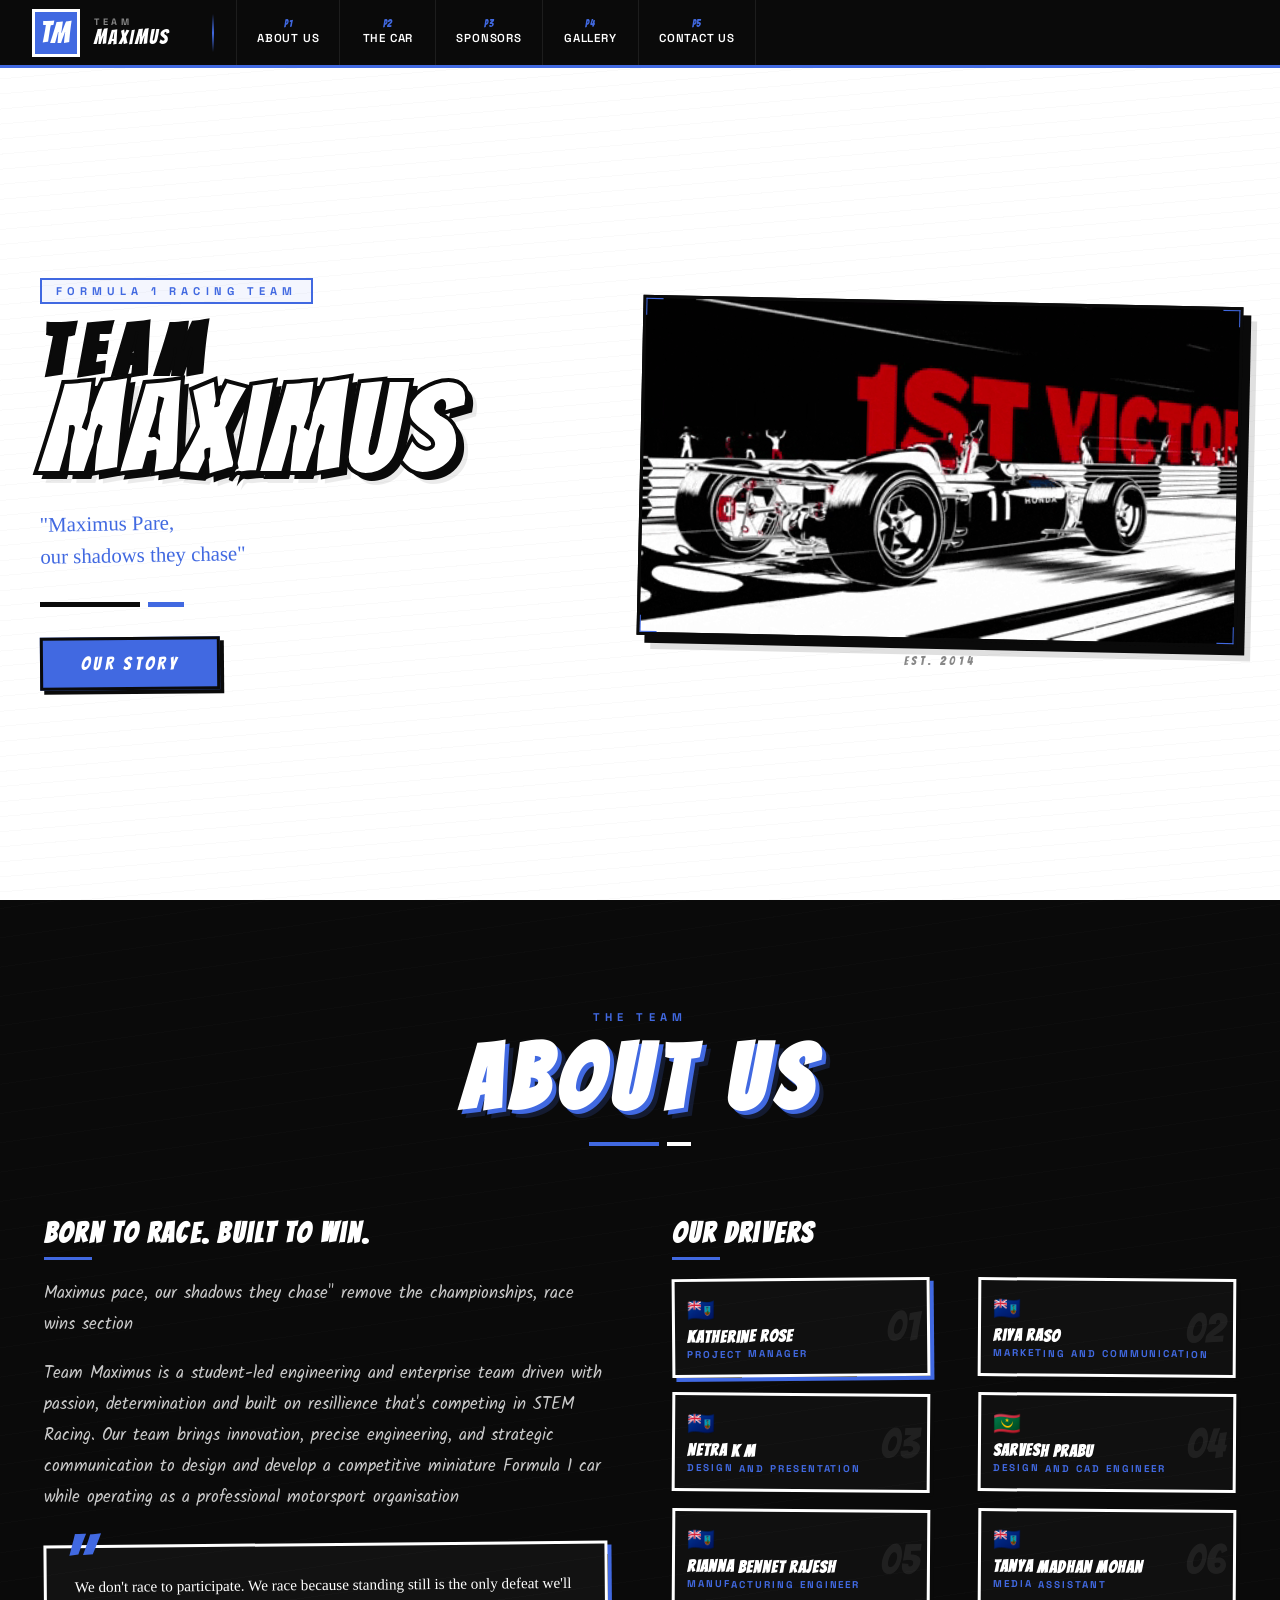
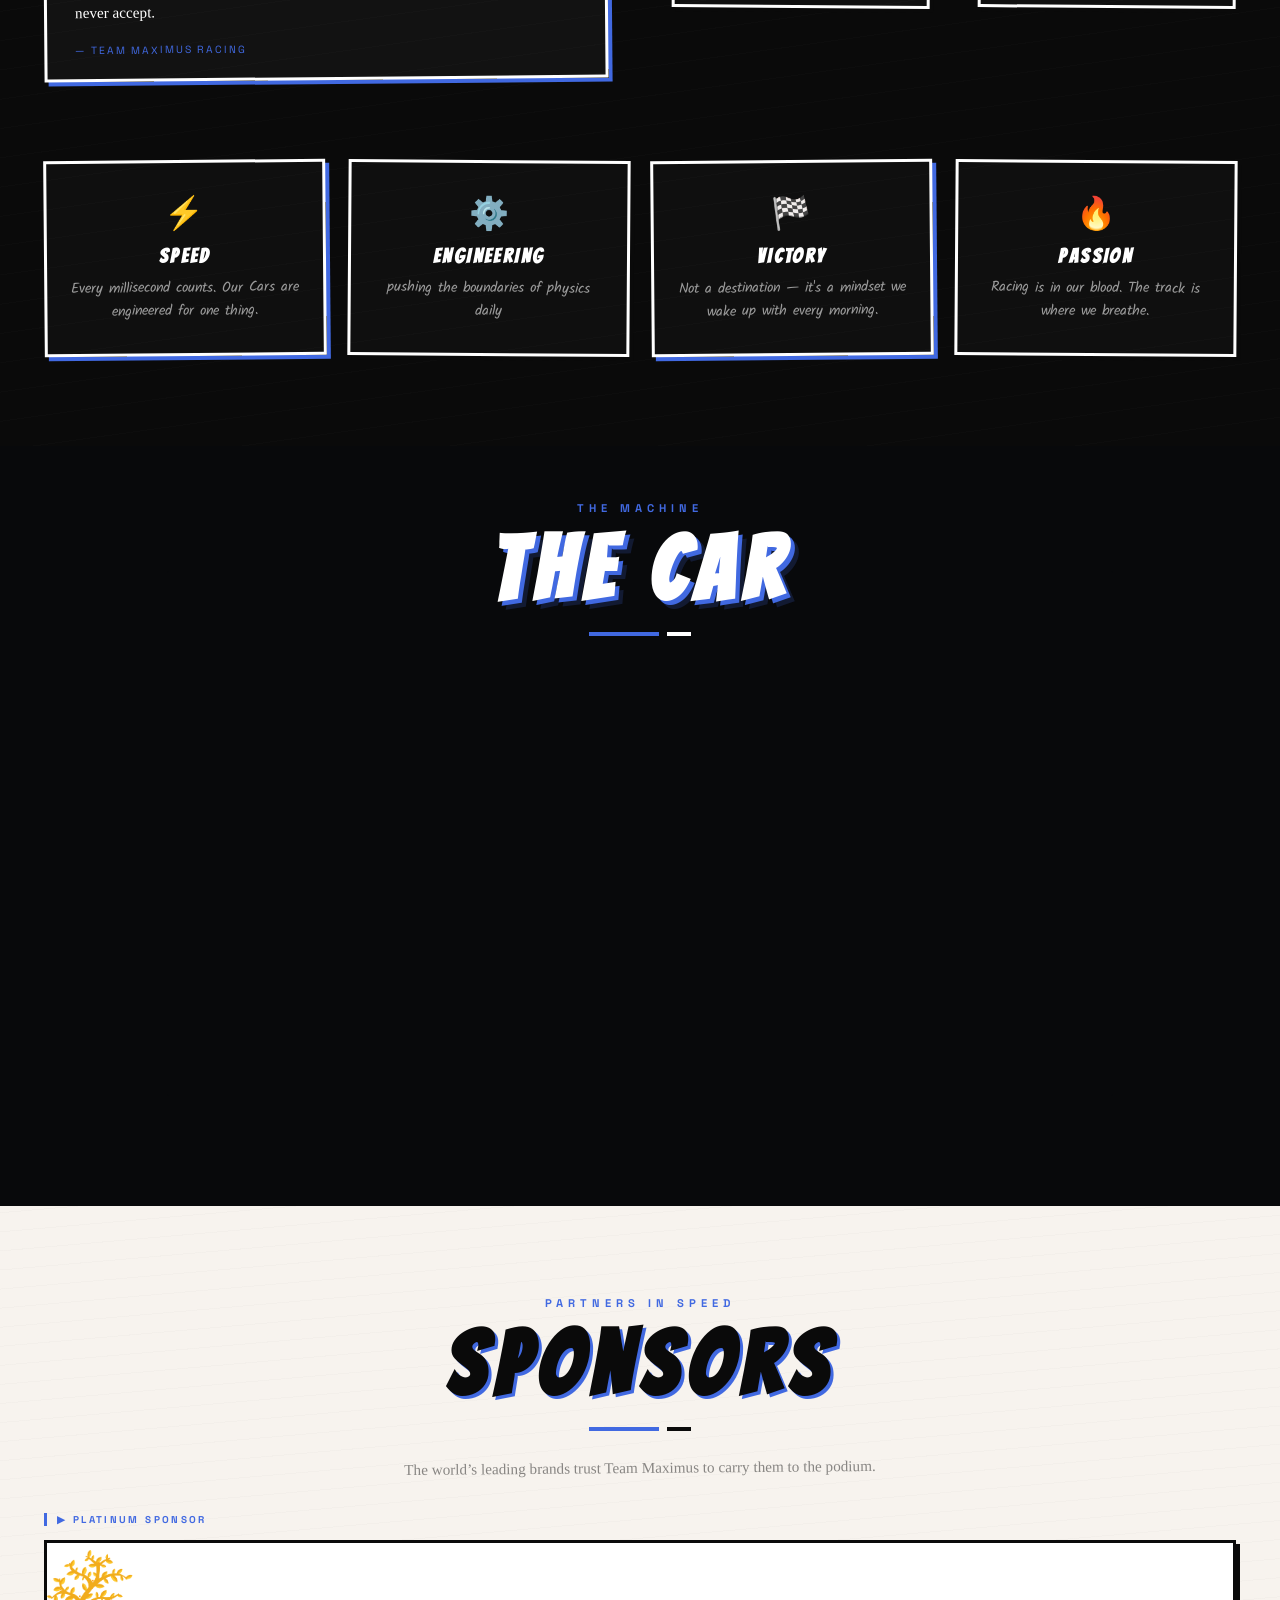
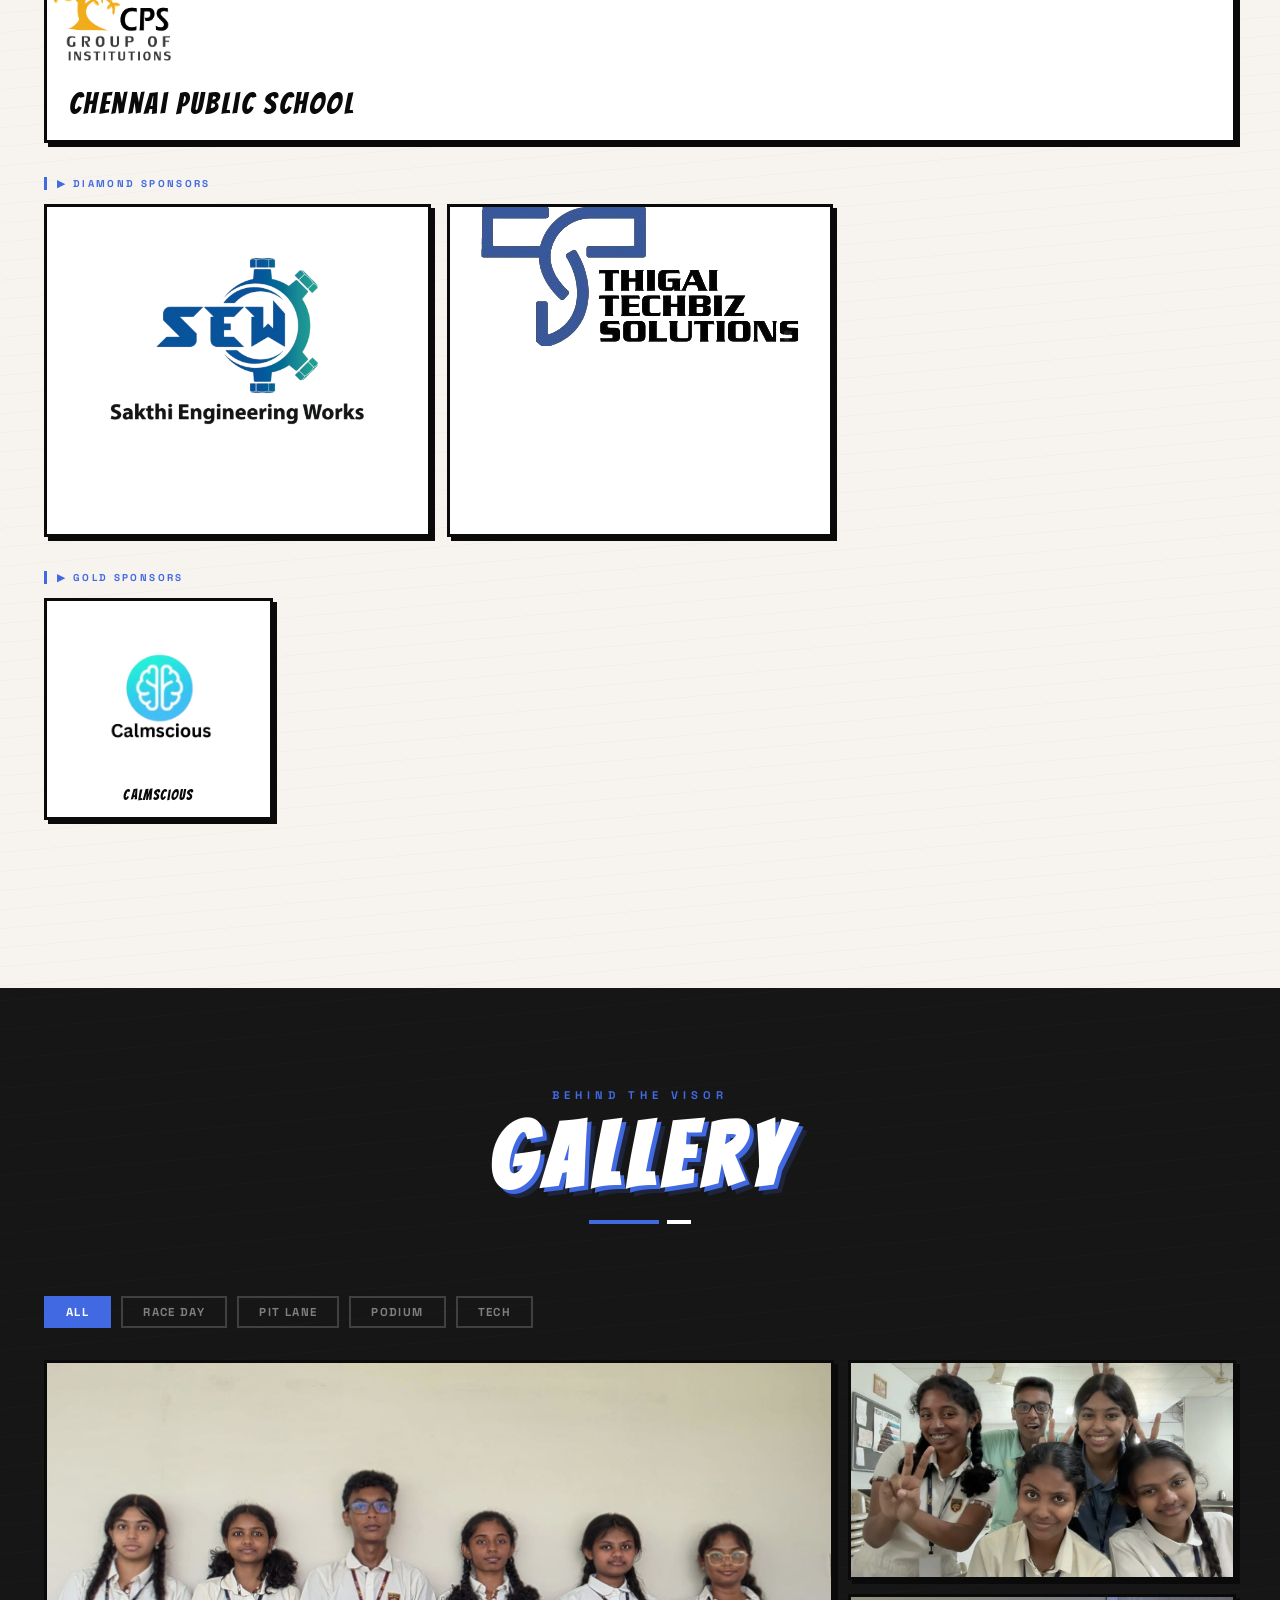
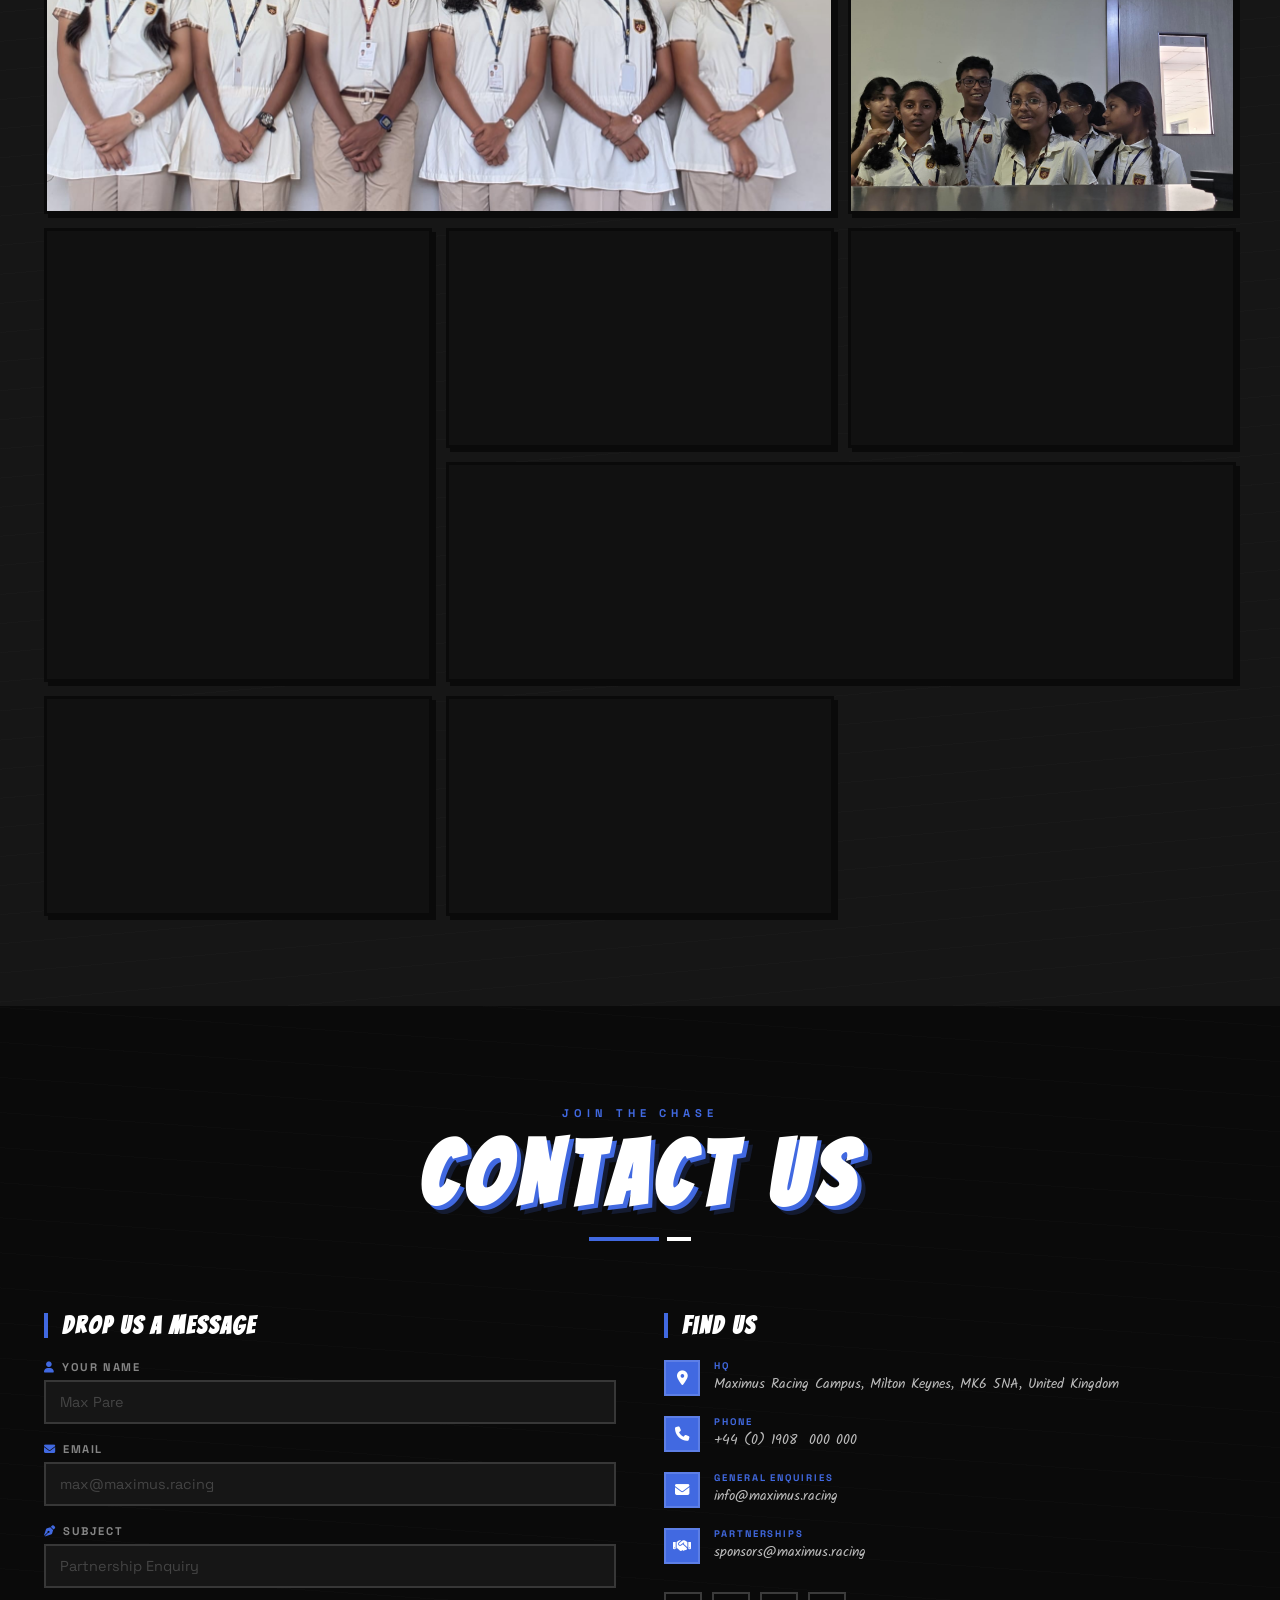
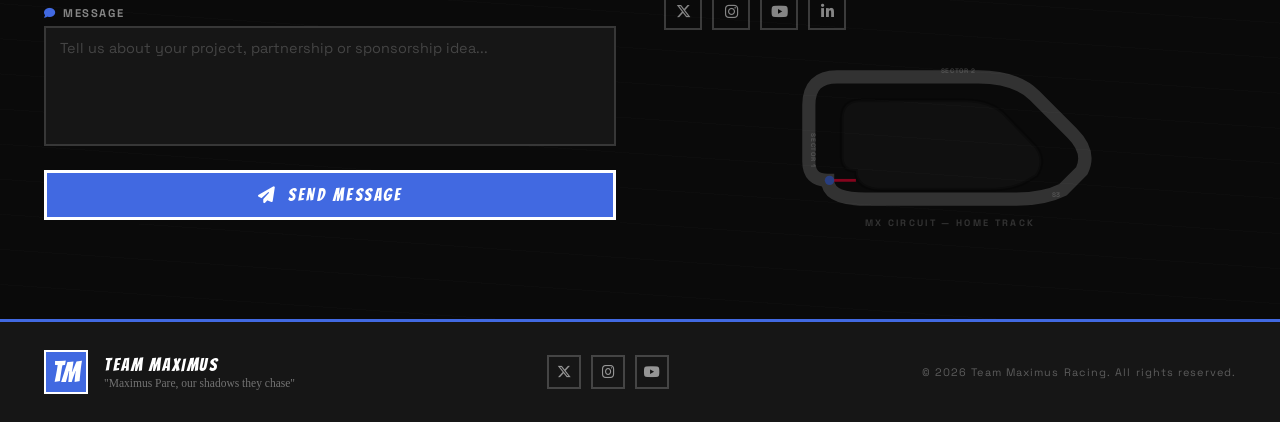
==== index.html @ 3d8557ee "Add files via upload" ====
<!DOCTYPE html>
<html lang="en">
<head>
    <meta charset="UTF-8">
    <meta name="viewport" content="width=device-width, initial-scale=1.0">
    <title>Team Maximus | Formula 1 Racing</title>

    <!-- Google Fonts -->
    <link rel="preconnect" href="https://fonts.googleapis.com">
    <link rel="preconnect" href="https://fonts.gstatic.com" crossorigin>
    <link href="https://fonts.googleapis.com/css2?family=Bangers&family=Kalam:wght@300;400;700&family=Permanent+Marker&family=Space+Grotesk:wght@300;400;500;600;700&display=swap" rel="stylesheet">

    <!-- Font Awesome 6 icons -->
    <link rel="stylesheet" href="https://cdnjs.cloudflare.com/ajax/libs/font-awesome/6.5.1/css/all.min.css" crossorigin="anonymous">

    <!-- GSAP + ScrollTrigger -->
    <script src="https://cdnjs.cloudflare.com/ajax/libs/gsap/3.12.2/gsap.min.js" defer></script>
    <script src="https://cdnjs.cloudflare.com/ajax/libs/gsap/3.12.2/ScrollTrigger.min.js" defer></script>

    <link rel="stylesheet" href="css/style.css">
</head>
<body>

    <div id="site-wrapper">

        <!-- ===================== NAVIGATION ===================== -->
        <nav id="main-nav">
            <div class="nav-inner">

                <!-- Logo -->
                <div class="nav-logo">
                    <div class="nav-logo-badge">TM</div>
                    <div class="nav-logo-text">
                        <span class="nl-team">TEAM</span>
                        <span class="nl-maximus">MAXIMUS</span>
                    </div>
                </div>

                <!-- F1 official logo -->
                <img src="https://upload.wikimedia.org/wikipedia/commons/thumb/3/33/F1.svg/100px-F1.svg.png"
                     alt="Formula 1" class="nav-f1-logo" onerror="this.style.display='none'">

                <!-- Grid-line separator -->
                <div class="nav-sep"></div>

                <!-- Grid-style nav items (P1–P5) -->
                <div class="nav-links" id="nav-links">
                    <a href="#about"    class="nav-item" data-pos="P1"><span class="ni-pos">P1</span><span class="ni-label">About Us</span></a>
                    <a href="#car"      class="nav-item" data-pos="P2"><span class="ni-pos">P2</span><span class="ni-label">The Car</span></a>
                    <a href="#sponsors" class="nav-item" data-pos="P3"><span class="ni-pos">P3</span><span class="ni-label">Sponsors</span></a>
                    <a href="#gallery"  class="nav-item" data-pos="P4"><span class="ni-pos">P4</span><span class="ni-label">Gallery</span></a>
                    <a href="#contact"  class="nav-item" data-pos="P5"><span class="ni-pos">P5</span><span class="ni-label">Contact Us</span></a>
                </div>

                <!-- Hamburger (mobile) -->
                <button class="nav-hamburger" id="nav-hamburger" aria-label="Open menu">
                    <span></span><span></span><span></span>
                </button>
            </div>

            <!-- Mobile dropdown -->
            <div class="nav-mobile-menu" id="nav-mobile-menu">
                <a href="#about"    class="nm-item"><span>P1</span> About Us</a>
                <a href="#car"      class="nm-item"><span>P2</span> The Car</a>
                <a href="#sponsors" class="nm-item"><span>P3</span> Sponsors</a>
                <a href="#gallery"  class="nm-item"><span>P4</span> Gallery</a>
                <a href="#contact"  class="nm-item"><span>P5</span> Contact Us</a>
            </div>
        </nav>


        <!-- ===================== HERO SECTION ===================== -->
        <section id="hero">
            <!-- Sketchy speed-line texture -->
            <div class="hero-speed-lines"></div>

            <div class="hero-inner">

                <!-- LEFT: Team info -->
                <div class="hero-left">
                    <div class="hero-badge">FORMULA 1 RACING TEAM</div>

                    <h1 class="hero-name">
                        <span class="hn-team">TEAM</span>
                        <span class="hn-maximus">MAXIMUS</span>
                    </h1>

                    <p class="hero-tagline">"Maximus Pare,<br>our shadows they chase"</p>

                    <div class="hero-rule">
                        <div class="hr-line hr-black"></div>
                        <div class="hr-line hr-red"></div>
                    </div>

                    <!-- <div class="hero-stats">
                        <div class="hs-item">
                            <span class="hs-num">03</span>
                            <span class="hs-lbl">Championships</span>
                        </div>
                        <div class="hs-divider"></div>
                        <div class="hs-item">
                            <span class="hs-num">47</span>
                            <span class="hs-lbl">Race Wins</span>
                        </div>
                        <div class="hs-divider"></div>
                        <div class="hs-item">
                            <span class="hs-num">12</span>
                            <span class="hs-lbl">Seasons</span>
                        </div>
                    </div> -->

                    <a href="#about" class="hero-cta">OUR STORY</a>
                </div>

                <!-- RIGHT: Honda F1 GIF -->
                <div class="hero-right">
                    <div class="hero-gif-frame">
                        <img src="assets/hero.gif"
                             alt="Team Maximus — 1st Victory"
                             class="hero-gif">
                        <!-- Sketchy corner brackets -->
                        <span class="corner tl"></span>
                        <span class="corner tr"></span>
                        <span class="corner bl"></span>
                        <span class="corner br"></span>
                    </div>
                    <!-- Floating label -->
                    <div class="hero-gif-label">EST. 2014</div>
                </div>

            </div>
        </section>


        <!-- ===================== ABOUT US ===================== -->
        <section id="about">
            <!-- Background texture -->
            <div class="about-texture"></div>

            <div class="about-inner">

                <!-- Section heading -->
                <div class="section-head">
                    <span class="sh-badge">THE TEAM</span>
                    <h2 class="sh-title">ABOUT US</h2>
                    <div class="sh-rule">
                        <div class="shr-main"></div>
                        <div class="shr-accent"></div>
                    </div>
                </div>

                <!-- Two-column grid: story + drivers -->
                <div class="about-grid">

                    <!-- Story column -->
                    <div class="about-story">
                        <h3 class="about-col-title">Born to Race. Built to Win.</h3>

                        <p class="about-body">
                            Maximus pace, our shadows they chase"
remove the championships, race wins section
                        </p>    
                        <p class="about-body">
                            Team Maximus is a student-led engineering and enterprise team driven with passion, determination and built on resillience that's competing in STEM Racing. Our team brings innovation, precise engineering, and strategic communication to design and develop a competitive miniature Formula 1 car while operating as a professional motorsport organisation
                        </p>

                        <blockquote class="about-quote">
                            <span class="aq-mark">"</span>
                            <p class="aq-text">We don't race to participate.
                            We race because standing still is the only defeat
                            we'll never accept.</p>
                            <cite class="aq-author">— Team Maximus Racing</cite>
                        </blockquote>
                    </div>

                    <!-- Drivers column -->
                    <div class="about-drivers">
                        <h3 class="about-col-title">Our Drivers</h3>

                        <div class="driver-cards">

                            <article class="driver-card dc-1">
                                <div class="dc-num">01</div>
                                <div class="dc-body">
                                    <div class="dc-flag">🇲🇸</div>
                                    <h4 class="dc-name">Katherine Rose</h4>
                                    <p class="dc-role">PROJECT MANAGER</p>
                                </div>
                            </article>

                            <article class="driver-card dc-2">
                                <div class="dc-num">02</div>
                                <div class="dc-body">
                                    <div class="dc-flag">🇲🇸</div>
                                    <h4 class="dc-name">Riya Raso</h4>
                                    <p class="dc-role">MARKETING AND COMMUNICATION</p>
                                </div>

                            </article>

                                                        <article class="driver-card dc-2">
                                <div class="dc-num">03</div>
                                <div class="dc-body">
                                    <div class="dc-flag">🇲🇸</div>
                                    <h4 class="dc-name">Netra K M </h4>
                                    <p class="dc-role">DESIGN AND PRESENTATION</p>
                                </div>
                                <div class="dc-stats">
                            </article>

                                                        <article class="driver-card dc-2">
                                <div class="dc-num">04</div>
                                <div class="dc-body">
                                    <div class="dc-flag">&#x1F1F2;&#x1F1F7;</div>
                                    <h4 class="dc-name">Sarvesh Prabu</h4>
                                    <p class="dc-role">DESIGN AND CAD ENGINEER</p>
                                </div>
                            </article>

                                                        <article class="driver-card dc-2">
                                <div class="dc-num">05</div>
                                <div class="dc-body">
                                    <div class="dc-flag">🇲🇸</div>
                                    <h4 class="dc-name">Rianna Bennet Rajesh</h4>
                                    <p class="dc-role">MANUFACTURING ENGINEER</p>
                                </div>
                            </article>

                                                        <article class="driver-card dc-2">
                                <div class="dc-num">06</div>
                                <div class="dc-body">
                                    <div class="dc-flag">🇲🇸</div>
                                    <h4 class="dc-name">Tanya Madhan Mohan</h4>
                                    <p class="dc-role">MEDIA ASSISTANT</p>
                                </div>
                            </article>



                        </div>
                    </div>

                </div><!-- /.about-grid -->

                <!-- Values row -->
                <div class="values-row">
                    <div class="val-card">
                        <span class="val-icon">⚡</span>
                        <h4 class="val-title">SPEED</h4>
                        <p class="val-text">Every millisecond counts. Our Cars are engineered for one thing.</p>
                    </div>
                    <div class="val-card">
                        <span class="val-icon">⚙️</span>
                        <h4 class="val-title">ENGINEERING</h4>
                        <p class="val-text">pushing the boundaries of physics daily</p>
                    </div>
                    <div class="val-card">
                        <span class="val-icon">🏁</span>
                        <h4 class="val-title">VICTORY</h4>
                        <p class="val-text">Not a destination — it's a mindset we wake up with every morning.</p>
                    </div>
                    <div class="val-card">
                        <span class="val-icon">🔥</span>
                        <h4 class="val-title">PASSION</h4>
                        <p class="val-text">Racing is in our blood. The track is where we breathe.</p>
                    </div>
                </div>

            </div>
        </section>


<!-- THE CAR — 3D ONLY -->
<section id="car" class="car-3d-section">
    <div class="car-3d-heading">
        <span class="sh-badge">THE MACHINE</span>
        <h2 class="sh-title">THE CAR</h2>
        <div class="sh-rule">
            <div class="shr-main"></div>
            <div class="shr-accent"></div>
        </div>
    </div>

    <div class="car-3d-stage">
        <iframe
            class="car-3d-frame"
            src="car-viewer.html"
            title="Interactive 3D F1 car"
            loading="eager"
            scrolling="no"
            allow="fullscreen">
        </iframe>
    </div>
</section>

<style>
#car.car-3d-section {
    position: relative;
    width: 100%;
    min-height: 760px;
    padding: 0 7vw 70px;
    box-sizing: border-box;
    overflow: visible;
    background: #08090b;
}

.car-3d-stage {
    position: relative;
    width: 86%;
    height: 650px;
    margin: 0 auto;
    padding-top: 125px;
    box-sizing: border-box;
}

.car-3d-frame {
    position: relative;
    width: 100%;
    height: 100%;
    border: 0;
    display: block;
    background: #08090b;
    border-radius: 2px;
}

/* Keep the heading above the isolated viewer. */
.car-3d-heading {
    position: absolute;
    z-index: 5;
    top: 55px;
    left: 7vw;
    right: 7vw;
    text-align: center;
    pointer-events: none;
}

.car-3d-heading .sh-title {
    margin: 0;
}

.car-3d-heading .sh-rule {
    margin-left: auto;
    margin-right: auto;
    max-width: 420px;
}

@media (max-width: 900px) {
    #car.car-3d-section {
        min-height: 650px;
        padding: 0 4vw 50px;
    }

    .car-3d-stage {
        width: 94%;
        height: 560px;
        padding-top: 110px;
    }

    .car-3d-heading {
        left: 4vw;
        right: 4vw;
        top: 35px;
    }
}

@media (max-width: 600px) {
    #car.car-3d-section {
        min-height: 570px;
    }

    .car-3d-stage {
        width: 100%;
        height: 500px;
        padding-top: 95px;
    }
}
</style>

        <!-- ===================== SPONSORS ===================== -->
        <section id="sponsors">
            <div class="sponsors-inner">
                <div class="section-head">
                    <span class="sh-badge">PARTNERS IN SPEED</span>
                    <h2 class="sh-title">SPONSORS</h2>
                    <div class="sh-rule"><div class="shr-main"></div><div class="shr-accent"></div></div>
                </div>
                <p class="sponsors-tagline">The world&rsquo;s leading brands trust Team Maximus to carry them to the podium.</p>
            </div>

            <!-- Tiered sponsor grid -->
            <div class="sp-tiers">

                <!-- TITLE PARTNER -->
                <p class="sp-tier-label">&#9654; PLATINUM SPONSOR</p>
                <div class="sp-tier sp-tier--title">
                    <div class="sp-card sp-card--title">
                        <div class="sp-card-img-wrap">
                            <img src="assets/cps.png" alt="Chennai Public School" loading="lazy">
                        </div>
                        <div class="sp-card-body">
                            <span class="sp-card-name">Chennai Public School</span>
                            <!-- <p class="sp-card-desc">Powering Team Maximus with next-generation energy solutions &mdash; our driving force since 2020.</p> -->
                        </div>
                    </div>
                </div>

                <!-- OFFICIAL PARTNERS -->
                <p class="sp-tier-label">&#9654; DIAMOND SPONSORS</p>
                <div class="sp-tier sp-tier--official">
                    <div class="sp-card">
                        <div class="sps-card-img-wrap">
                            <img src="assets/sew.png" alt="Sakthi engineering works" loading="lazy">
                        </div>
                        <div class="sp-card-body">
                            <span class="sps-card-name">Sakthi engineering works</span>
                            <!-- <p class="sp-card-desc">Cloud infrastructure &amp; real-time data analytics partner.</p> -->
                        </div>
                    </div>
                    <div class="sp-card">
                        <div class="sps-card-img-wrap">
                            <img src="assets/tts.png" alt="Thigai TechBiz Solutions" loading="lazy">
                        </div>
                        <div class="sp-card-body">
                            <span class="sps-card-name">Thigai TechBiz Solutions</span>
                            <!-- <p class="sp-card-desc">Official fuel &amp; lubricant partner for the MX-26 power unit.</p> -->
                        </div>
                    </div>
                    <!-- <div class="sp-card">
                        <div class="sps-card-img-wrap">
                            <img src="https://placehold.co/380x100/1B1B1B/FFD100?text=PIRELLI&font=oswald" alt="Pirelli" loading="lazy">
                        </div>
                        <div class="sp-card-body">
                            <span class="sp-card-name">PIRELLI</span>
                            <p class="sp-card-desc">Tyre supply partner across every 2026 season event.</p>
                        </div>
                    </div> -->
                </div>

                <!-- TECHNICAL PARTNERS -->
                <p class="sp-tier-label">&#9654; GOLD SPONSORS</p>
                <div class="sp-tier sp-tier--technical">
                    <div class="sp-card sp-card--sm">
                        <img src="assets/calm.png" alt="AWS" loading="lazy">
                        <span class="sp-card-name">Calmscious</span>
                    </div>
                    <!-- <div class="sp-card sp-card--sm">
                        <img src="https://placehold.co/220x80/76B900/FFFFFF?text=NVIDIA&font=oswald" alt="NVIDIA" loading="lazy">
                        <span class="sp-card-name">NVIDIA</span>
                    </div>
                    <div class="sp-card sp-card--sm">
                        <img src="https://placehold.co/220x80/E2231A/FFFFFF?text=LENOVO&font=oswald" alt="Lenovo" loading="lazy">
                        <span class="sp-card-name">LENOVO</span>
                    </div>
                    <div class="sp-card sp-card--sm">
                        <img src="https://placehold.co/220x80/FFCC00/D40511?text=DHL&font=oswald" alt="DHL" loading="lazy">
                        <span class="sp-card-name">DHL</span>
                    </div>
                    <div class="sp-card sp-card--sm">
                        <img src="https://placehold.co/220x80/5C0632/FFFFFF?text=QATAR+AIRWAYS&font=oswald" alt="Qatar Airways" loading="lazy">
                        <span class="sp-card-name">QATAR AIRWAYS</span>
                    </div> -->
                </div>

            </div>
        </section>


        <!-- ===================== GALLERY ===================== -->
        <section id="gallery">
            <div class="gallery-texture"></div>
            <div class="gallery-inner">

                <div class="section-head">
                    <span class="sh-badge">BEHIND THE VISOR</span>
                    <h2 class="sh-title">GALLERY</h2>
                    <div class="sh-rule"><div class="shr-main"></div><div class="shr-accent"></div></div>
                </div>

                <!-- Filter tags -->
                <div class="gallery-filters">
                    <button class="gf-btn gf-active" data-filter="all">All</button>
                    <button class="gf-btn" data-filter="race">Race Day</button>
                    <button class="gf-btn" data-filter="pit">Pit Lane</button>
                    <button class="gf-btn" data-filter="podium">Podium</button>
                    <button class="gf-btn" data-filter="tech">Tech</button>
                </div>

                <!-- Masonry grid -->
                <div class="gallery-grid" id="gallery-grid">

                    <div class="gi gi-large" data-filter="race" data-caption="Full throttle — Japan GP 2026" data-src="assets/img1.JPG">
                        <img src="assets/img1.JPG" alt="Japan GP 2026 Race Action" loading="lazy">
                        <div class="gi-overlay"><span class="gi-tag">RACE DAY</span><p class="gi-caption">Full throttle &mdash; Japan GP 2026</p><span class="gi-zoom"><i class="fa-solid fa-expand"></i></span></div>
                    </div>

                    <div class="gi" data-filter="pit" data-caption="New season, new car — Australia 2026" data-src="assets/img2.JPG">
                        <img src="assets/img2.JPG" alt="Australia GP 2026 Paddock" loading="lazy">
                        <div class="gi-overlay"><span class="gi-tag">PIT LANE</span><p class="gi-caption">New season, new car &mdash; Australia 2026</p><span class="gi-zoom"><i class="fa-solid fa-expand"></i></span></div>
                    </div>

                    <div class="gi" data-filter="podium" data-caption="Piastri on the attack — Suzuka 2026" data-src="assets/img3.JPG">
                        <img src="assets/img3.JPG" alt="McLaren Piastri Suzuka 2026" loading="lazy">
                        <div class="gi-overlay"><span class="gi-tag">PODIUM</span><p class="gi-caption">Piastri on the attack &mdash; Suzuka 2026</p><span class="gi-zoom"><i class="fa-solid fa-expand"></i></span></div>
                    </div>

                    <div class="gi gi-tall" data-filter="tech" data-caption="Hadjar corners hard — Japan qualifying" data-src="assets/img4.JPG">
                        <img src="assets/img4.JPG" alt="Hadjar Japan Qualifying 2026" loading="lazy">
                        <div class="gi-overlay"><span class="gi-tag">TECH</span><p class="gi-caption">Hadjar corners hard &mdash; Japan qualifying</p><span class="gi-zoom"><i class="fa-solid fa-expand"></i></span></div>
                    </div>

                    <div class="gi" data-filter="race" data-caption="Wheel-to-wheel at Miami 2025" data-src="assets/img6.jpeg">
                        <img src="assets/img6.jpeg" alt="Miami GP 2025 Race" loading="lazy">
                        <div class="gi-overlay"><span class="gi-tag">RACE DAY</span><p class="gi-caption">Wheel-to-wheel at Miami 2025</p><span class="gi-zoom"><i class="fa-solid fa-expand"></i></span></div>
                    </div>

                    <div class="gi" data-filter="race" data-caption="Alonso qualifies — Suzuka 2026" data-src="assets/img7.jpeg">
                        <img src="assets/img7.jpeg" alt="Japan Qualifying Alonso 2026" loading="lazy">
                        <div class="gi-overlay"><span class="gi-tag">RACE DAY</span><p class="gi-caption">Alonso qualifies &mdash; Suzuka 2026</p><span class="gi-zoom"><i class="fa-solid fa-expand"></i></span></div>
                    </div>

                    <div class="gi gi-wide" data-filter="tech" data-caption="Stroll on track — Japan practice 2026" data-src="assets/img8.JPG">
                        <img src="assets/img8.JPG" alt="Japan Practice Stroll 2026" loading="lazy">
                        <div class="gi-overlay"><span class="gi-tag">TECH</span><p class="gi-caption">Stroll on track &mdash; Japan practice 2026</p><span class="gi-zoom"><i class="fa-solid fa-expand"></i></span></div>
                    </div>

                    <div class="gi" data-filter="pit" data-caption="Haas VF-26 in the garage — 2026" data-src="assets/img9.jpeg">
                        <img src="assets/img9.jpeg" alt="Haas VF-26 2026 Garage" loading="lazy">
                        <div class="gi-overlay"><span class="gi-tag">PIT LANE</span><p class="gi-caption">Haas VF-26 in the garage &mdash; 2026</p><span class="gi-zoom"><i class="fa-solid fa-expand"></i></span></div>
                    </div>

                    <div class="gi" data-filter="podium" data-caption="Austria drive day — behind the wheel" data-src="assets/img11.jpeg">
                        <img src="assets/img11.jpeg" alt="Austria Drive Day 2024" loading="lazy">
                        <div class="gi-overlay"><span class="gi-tag">PODIUM</span><p class="gi-caption">Austria drive day &mdash; behind the wheel</p><span class="gi-zoom"><i class="fa-solid fa-expand"></i></span></div>
                    </div>

                </div><!-- /.gallery-grid -->
            </div>

            <!-- Lightbox -->
            <div id="glb" class="glb" aria-hidden="true">
                <div class="glb-bg"></div>
                <button class="glb-close" aria-label="Close"><i class="fa-solid fa-xmark"></i></button>
                <button class="glb-prev"  aria-label="Previous"><i class="fa-solid fa-chevron-left"></i></button>
                <button class="glb-next"  aria-label="Next"><i class="fa-solid fa-chevron-right"></i></button>
                <div class="glb-frame">
                    <img id="glb-img" src="" alt="">
                    <p id="glb-cap"></p>
                </div>
            </div>
        </section>


        <!-- ===================== CONTACT US ===================== -->
        <section id="contact">
            <div class="contact-texture"></div>
            <div class="contact-inner">

                <div class="section-head">
                    <span class="sh-badge">JOIN THE CHASE</span>
                    <h2 class="sh-title">CONTACT US</h2>
                    <div class="sh-rule"><div class="shr-main"></div><div class="shr-accent"></div></div>
                </div>

                <div class="contact-grid">

                    <!-- LEFT: Form -->
                    <div class="contact-form-wrap">
                        <h3 class="contact-col-title">Drop us a message</h3>
                        <form id="contact-form" novalidate>
                            <div class="cf-field">
                                <label class="cf-label" for="cf-name"><i class="fa-solid fa-user"></i> Your Name</label>
                                <input class="cf-input" id="cf-name" name="name" type="text" placeholder="Max Pare" autocomplete="name">
                                <span class="cf-err" id="err-name"></span>
                            </div>
                            <div class="cf-field">
                                <label class="cf-label" for="cf-email"><i class="fa-solid fa-envelope"></i> Email</label>
                                <input class="cf-input" id="cf-email" name="email" type="email" placeholder="max@maximus.racing" autocomplete="email">
                                <span class="cf-err" id="err-email"></span>
                            </div>
                            <div class="cf-field">
                                <label class="cf-label" for="cf-subject"><i class="fa-solid fa-pen-nib"></i> Subject</label>
                                <input class="cf-input" id="cf-subject" name="subject" type="text" placeholder="Partnership Enquiry">
                            </div>
                            <div class="cf-field">
                                <label class="cf-label" for="cf-msg"><i class="fa-solid fa-comment"></i> Message</label>
                                <textarea class="cf-input cf-textarea" id="cf-msg" name="message" rows="5" placeholder="Tell us about your project, partnership or sponsorship idea..."></textarea>
                                <span class="cf-err" id="err-msg"></span>
                            </div>
                            <button type="submit" class="cf-submit">
                                <i class="fa-solid fa-paper-plane"></i>&nbsp; SEND MESSAGE
                            </button>
                            <div class="cf-success" id="cf-success">
                                <i class="fa-solid fa-flag-checkered"></i> Message sent! We&rsquo;ll be in touch faster than a lap record.
                            </div>
                        </form>
                    </div>

                    <!-- RIGHT: Info -->
                    <div class="contact-info">
                        <h3 class="contact-col-title">Find Us</h3>

                        <div class="ci-items">
                            <div class="ci-item">
                                <span class="ci-icon"><i class="fa-solid fa-location-dot"></i></span>
                                <div>
                                    <span class="ci-lbl">HQ</span>
                                    <p class="ci-val">Maximus Racing Campus, Milton Keynes, MK6 5NA, United Kingdom</p>
                                </div>
                            </div>
                            <div class="ci-item">
                                <span class="ci-icon"><i class="fa-solid fa-phone"></i></span>
                                <div>
                                    <span class="ci-lbl">Phone</span>
                                    <p class="ci-val">+44 (0) 1908 &nbsp;000 000</p>
                                </div>
                            </div>
                            <div class="ci-item">
                                <span class="ci-icon"><i class="fa-solid fa-envelope"></i></span>
                                <div>
                                    <span class="ci-lbl">General Enquiries</span>
                                    <p class="ci-val">info@maximus.racing</p>
                                </div>
                            </div>
                            <div class="ci-item">
                                <span class="ci-icon"><i class="fa-solid fa-handshake"></i></span>
                                <div>
                                    <span class="ci-lbl">Partnerships</span>
                                    <p class="ci-val">sponsors@maximus.racing</p>
                                </div>
                            </div>
                        </div>

                        <!-- Social links -->
                        <div class="ci-social">
                            <a href="#" class="ci-soc" aria-label="Twitter"><i class="fa-brands fa-x-twitter"></i></a>
                            <a href="#" class="ci-soc" aria-label="Instagram"><i class="fa-brands fa-instagram"></i></a>
                            <a href="#" class="ci-soc" aria-label="YouTube"><i class="fa-brands fa-youtube"></i></a>
                            <a href="#" class="ci-soc" aria-label="LinkedIn"><i class="fa-brands fa-linkedin-in"></i></a>
                        </div>

                        <!-- Decorative track sketch -->
                        <div class="ci-track">
                            <svg viewBox="0 0 340 160" fill="none" xmlns="http://www.w3.org/2000/svg">
                                <!-- Track outline -->
                                <path class="cit-outer" d="M 40 130 Q 20 130 20 110 L 20 50 Q 20 20 50 20 L 200 20 Q 240 20 260 40 L 300 80 Q 320 100 310 120 L 290 140 Q 270 150 240 150 L 80 150 Q 40 150 40 130 Z"/>
                                <!-- Inner track -->
                                <path class="cit-inner" d="M 70 120 Q 55 120 55 105 L 55 65 Q 55 45 75 45 L 185 45 Q 215 45 230 62 L 262 95 Q 272 110 262 125 L 248 133 Q 234 140 208 140 L 100 140 Q 70 140 70 120 Z"/>
                                <!-- Start line -->
                                <line x1="40" y1="130" x2="70" y2="130" stroke="#E8002D" stroke-width="3"/>
                                <!-- Car dot -->
                                <circle class="cit-car" cx="42" cy="130" r="5"/>
                                <!-- Labels -->
                                <text class="cit-lbl" x="24" y="80" writing-mode="tb">SECTOR 1</text>
                                <text class="cit-lbl" x="160" y="16">SECTOR 2</text>
                                <text class="cit-lbl" x="278" y="148">S3</text>
                            </svg>
                            <span class="cit-label">MX CIRCUIT &mdash; HOME TRACK</span>
                        </div>

                    </div>

                </div><!-- /.contact-grid -->
            </div>
        </section>


        <!-- ===================== FOOTER ===================== -->
        <footer id="footer">
            <div class="footer-inner">
                <div class="footer-brand">
                    <div class="fb-badge">TM</div>
                    <div>
                        <span class="fb-name">TEAM MAXIMUS</span>
                        <span class="fb-slogan">"Maximus Pare, our shadows they chase"</span>
                    </div>
                </div>                <div class="footer-social">
                    <a href="#" class="ft-soc"><i class="fa-brands fa-x-twitter"></i></a>
                    <a href="#" class="ft-soc"><i class="fa-brands fa-instagram"></i></a>
                    <a href="#" class="ft-soc"><i class="fa-brands fa-youtube"></i></a>
                </div>                <p class="footer-copy">© 2026 Team Maximus Racing. All rights reserved.</p>
            </div>
        </footer>

    </div><!-- /#site-wrapper -->


    <script src="js/main.js"></script>
</body>
</html>
---- css/style.css ----
/* ==========================================================
   TEAM MAXIMUS — F1 CARTOON / SKETCHY THEME
   Palette:  White (primary)  |  Black (secondary)  |  Royal Blue (tertiary)
   ========================================================== */

/* ---- CUSTOM PROPERTIES ------------------------------------------ */
:root {
    /* Colours */
    --white:      #FFFFFF;
    --off-white:  #F7F3EE;
    --black:      #0A0A0A;
    --black-soft: #161616;
    --red:        #4169E1;
    --red-dark:   #274BB5;
    --gray:       #888;
    --gray-light: #CCC;

    /* Typography */
    --f-hero:   'Bangers', cursive;           /* all-caps, F1 number plates */
    --f-hand:   'Kalam', cursive;             /* handwritten body copy      */
    --f-marker: 'Permanent Marker', cursive;  /* sketchy headings           */
    --f-tech:   'Space Grotesk', sans-serif;  /* nav, labels                */

    /* Sketch helpers */
    --sk-border:    3px solid var(--black);
    --sk-shadow:    4px 4px 0 var(--black);
    --sk-shadow-lg: 7px 7px 0 var(--black);
    --sk-shadow-r:  4px 4px 0 var(--red);

    /* Layout */
    --nav-h: 68px;
}

/* ---- RESET ------------------------------------------------------ */
*, *::before, *::after { box-sizing: border-box; margin: 0; padding: 0; }
html { scroll-behavior: smooth; }

body {
    font-family: var(--f-tech);
    background: var(--black);
    color: var(--white);
    overflow-x: hidden;
}

/* body.intro-active — scroll must remain enabled so wheel/touch events drive the GIF */

a { text-decoration: none; color: inherit; }
button { font-family: inherit; }
.hidden { display: none !important; }





/* ==================================================================
   NAVIGATION — F1 STARTING GRID
   ================================================================== */
#main-nav {
    position: sticky;
    top: 0;
    z-index: 1000;
    height: var(--nav-h);
    background: var(--black);
    border-bottom: 3px solid var(--red);
}

.nav-inner {
    max-width: 1440px;
    margin: 0 auto;
    padding: 0 32px;
    height: 100%;
    display: flex;
    align-items: center;
    gap: 0;
}

/* Logo */
.nav-logo {
    display: flex;
    align-items: center;
    gap: 14px;
    flex-shrink: 0;
    margin-right: 20px;
}

.nav-logo-badge {
    font-family: var(--f-hero);
    font-size: 1.9rem;
    background: var(--red);
    color: var(--white);
    width: 48px; height: 48px;
    display: flex; align-items: center; justify-content: center;
    border: 3px solid var(--white);
    box-shadow: var(--sk-shadow);
    letter-spacing: .04em;
    flex-shrink: 0;
}

.nav-logo-text {
    display: flex; flex-direction: column; line-height: 1;
}

.nl-team {
    font-family: var(--f-tech);
    font-size: .58rem; font-weight: 700;
    letter-spacing: .4em;
    color: var(--gray);
    text-transform: uppercase;
}

.nl-maximus {
    font-family: var(--f-hero);
    font-size: 1.25rem;
    color: var(--white);
    letter-spacing: .1em;
}

/* Vertical divider */
.nav-sep {
    width: 2px;
    height: 38px;
    background: linear-gradient(to bottom, transparent, var(--red), transparent);
    margin: 0 22px;
    flex-shrink: 0;
}

/* Nav links — styled as grid squares */
.nav-links {
    display: flex;
    height: 100%;
    align-items: stretch;
    flex: 1;
}

.nav-item {
    display: flex; flex-direction: column;
    align-items: center; justify-content: center;
    padding: 0 20px;
    min-width: 96px;
    border-left: 1px solid rgba(255,255,255,.08);
    cursor: pointer;
    position: relative;
    transition: background .2s;
    text-decoration: none;
}
.nav-item:last-child { border-right: 1px solid rgba(255,255,255,.08); }

.nav-item:hover,
.nav-item.active { background: rgba(65,105,225,.1); }

/* Red underline sweep */
.nav-item::after {
    content: '';
    position: absolute;
    bottom: 0; left: 0; right: 0;
    height: 3px;
    background: var(--red);
    transform: scaleX(0);
    transform-origin: left;
    transition: transform .25s cubic-bezier(.4,0,.2,1);
}
.nav-item:hover::after,
.nav-item.active::after { transform: scaleX(1); }

.ni-pos {
    font-family: var(--f-hero);
    font-size: .6rem; color: var(--red);
    letter-spacing: .08em; line-height: 1;
    margin-bottom: 2px;
}

.ni-label {
    font-family: var(--f-tech);
    font-size: .72rem; font-weight: 600;
    color: var(--white);
    letter-spacing: .07em;
    text-transform: uppercase;
    white-space: nowrap;
}

/* Hamburger */
.nav-hamburger {
    display: none;
    flex-direction: column;
    gap: 5px;
    background: none; border: none; cursor: pointer;
    margin-left: auto; padding: 6px;
}

.nav-hamburger span {
    display: block;
    width: 26px; height: 3px;
    background: var(--white);
    transition: transform .2s, opacity .2s;
}

.nav-hamburger.open span:nth-child(1) { transform: translateY(8px) rotate(45deg); }
.nav-hamburger.open span:nth-child(2) { opacity: 0; }
.nav-hamburger.open span:nth-child(3) { transform: translateY(-8px) rotate(-45deg); }

/* Mobile dropdown */
.nav-mobile-menu {
    display: none;
    flex-direction: column;
    background: var(--black);
    border-top: 2px solid var(--red);
}

.nav-mobile-menu.open { display: flex; }

.nm-item {
    font-family: var(--f-tech);
    font-size: .9rem; font-weight: 600;
    letter-spacing: .1em; text-transform: uppercase;
    color: var(--white);
    padding: 16px 28px;
    border-bottom: 1px solid rgba(255,255,255,.06);
    display: flex; gap: 14px; align-items: center;
}

.nm-item span {
    font-family: var(--f-hero);
    color: var(--red);
    font-size: .85rem;
    min-width: 26px;
}

.nm-item:hover { background: rgba(65,105,225,.08); }


/* ==================================================================
   HERO SECTION
   ================================================================== */
#hero {
    position: relative;
    min-height: calc(100vh - var(--nav-h));
    background: var(--white);
    display: flex;
    align-items: center;
    overflow: hidden;
}

/* Angled speed-line texture */
.hero-speed-lines {
    position: absolute; inset: 0;
    background: repeating-linear-gradient(
        -5deg,
        transparent 0, transparent 14px,
        rgba(0,0,0,.018) 14px, rgba(0,0,0,.018) 15px
    );
    pointer-events: none;
}

.hero-inner {
    max-width: 1440px; width: 100%;
    margin: 0 auto;
    padding: 60px 40px;
    display: flex;
    align-items: center;
    gap: 0;
    position: relative;
    z-index: 2;
}

/* ---- Hero Left ---- */
.hero-left {
    flex: 1 1 50%;
    padding-right: 48px;
}

.hero-badge {
    display: inline-block;
    font-family: var(--f-tech);
    font-size: .7rem; font-weight: 700;
    letter-spacing: .45em;
    color: var(--red);
    border: 2px solid var(--red);
    background: rgba(65,105,225,.06);
    padding: 4px 14px;
    margin-bottom: 18px;
    text-transform: uppercase;
}

.hero-name {
    display: flex; flex-direction: column;
    line-height: .84;
    margin-bottom: 24px;
}

.hn-team {
    font-family: var(--f-hero);
    font-size: clamp(46px, 5.5vw, 76px);
    color: var(--black);
    letter-spacing: .18em;
    -webkit-text-stroke: 2px var(--black);
}

.hn-maximus {
    font-family: var(--f-hero);
    font-size: clamp(68px, 9.5vw, 136px);
    color: var(--white);
    -webkit-text-stroke: 4px var(--black);
    letter-spacing: .04em;
    text-shadow: 6px 6px 0 var(--black), 10px 10px 0 rgba(0,0,0,.08);
    position: relative; z-index: 2;
}

.hero-tagline {
    font-family: var(--f-marker);
    font-size: clamp(.95rem, 1.8vw, 1.3rem);
    color: var(--red);
    line-height: 1.55;
    transform: rotate(-1deg);
    display: inline-block;
    margin-bottom: 30px;
}

/* Rule: two lines, black + red */
.hero-rule {
    display: flex; gap: 8px;
    align-items: center;
    margin-bottom: 30px;
}
.hr-line { height: 5px; }
.hr-black { width: 100px; background: var(--black); }
.hr-red   { width: 36px;  background: var(--red);   }

/* Stats row */
.hero-stats {
    display: flex; align-items: stretch;
    margin-bottom: 36px;
}

.hs-item {
    display: flex; flex-direction: column; align-items: center;
    border: var(--sk-border);
    padding: 14px 22px;
    box-shadow: var(--sk-shadow);
    background: var(--white);
    transition: transform .18s, box-shadow .18s;
    cursor: default;
}

.hs-item:hover {
    transform: translate(-3px, -3px);
    box-shadow: var(--sk-shadow-lg);
}

.hs-num {
    font-family: var(--f-hero);
    font-size: 2.2rem;
    color: var(--black);
    line-height: 1;
}

.hs-lbl {
    font-family: var(--f-tech);
    font-size: .58rem; font-weight: 600;
    letter-spacing: .18em;
    color: var(--gray);
    text-transform: uppercase;
    margin-top: 4px;
}

.hs-divider {
    width: 16px; height: 3px;
    background: var(--black);
    align-self: center;
}

/* CTA button */
.hero-cta {
    display: inline-block;
    font-family: var(--f-hero);
    font-size: 1.15rem;
    letter-spacing: .18em;
    color: var(--white);
    background: var(--red);
    border: var(--sk-border);
    padding: 14px 38px;
    box-shadow: var(--sk-shadow);
    transform: rotate(-.5deg);
    transition: transform .15s, box-shadow .15s, background .15s;
    cursor: pointer;
}

.hero-cta:hover {
    transform: rotate(0deg) translate(-3px, -3px);
    box-shadow: var(--sk-shadow-lg);
    background: var(--red-dark);
}

/* ---- Hero Right ---- */
.hero-right {
    flex: 1 1 50%;
    display: flex;
    flex-direction: column;
    align-items: center;
    justify-content: center;
    position: relative;
}

.hero-gif-frame {
    position: relative;
    border: var(--sk-border);
    box-shadow: 8px 8px 0 var(--black), 14px 14px 0 rgba(0,0,0,.12);
    transform: rotate(1.2deg);
    max-width: 600px; width: 100%;
    overflow: hidden;
    background: var(--black);
    transition: transform .3s;
}

.hero-gif-frame:hover { transform: rotate(0deg) scale(1.01); }

.hero-gif {
    display: block;
    width: 100%; height: auto;
    max-height: 460px;
    object-fit: cover;
}

/* Sketchy corner brackets */
.corner {
    position: absolute;
    width: 20px; height: 20px;
    z-index: 4;
}
.corner.tl { top: -3px;  left: -3px;  border-top: 4px solid var(--red); border-left: 4px solid var(--red); }
.corner.tr { top: -3px;  right: -3px; border-top: 4px solid var(--red); border-right: 4px solid var(--red); }
.corner.bl { bottom: -3px; left: -3px;  border-bottom: 4px solid var(--red); border-left: 4px solid var(--red); }
.corner.br { bottom: -3px; right: -3px; border-bottom: 4px solid var(--red); border-right: 4px solid var(--red); }

.hero-gif-label {
    font-family: var(--f-hero);
    font-size: .75rem;
    letter-spacing: .3em;
    color: var(--gray);
    margin-top: 12px;
    text-transform: uppercase;
}


/* ==================================================================
   ABOUT US SECTION
   ================================================================== */
#about {
    position: relative;
    background: var(--black);
    padding: 110px 0 90px;
    overflow: hidden;
}

/* Diagonal speed texture on dark */
.about-texture {
    position: absolute; inset: 0;
    background: repeating-linear-gradient(
        -8deg,
        transparent 0, transparent 28px,
        rgba(255,255,255,.013) 28px, rgba(255,255,255,.013) 29px
    );
    pointer-events: none;
}

.about-inner {
    max-width: 1320px; width: 100%;
    margin: 0 auto;
    padding: 0 44px;
    position: relative; z-index: 2;
}

/* Section heading */
.section-head { text-align: center; margin-bottom: 72px; }

.sh-badge {
    display: block;
    font-family: var(--f-tech);
    font-size: .7rem; font-weight: 700;
    letter-spacing: .45em;
    color: var(--red);
    text-transform: uppercase;
    margin-bottom: 10px;
}

.sh-title {
    font-family: var(--f-hero);
    font-size: clamp(3rem, 7vw, 6rem);
    color: var(--white);
    letter-spacing: .1em;
    line-height: 1;
    text-shadow: 4px 4px 0 var(--red), 8px 8px 0 rgba(65,105,225,.18);
}

.sh-rule {
    display: flex; justify-content: center; gap: 8px;
    margin-top: 18px;
}
.shr-main  { width: 70px; height: 4px; background: var(--red); }
.shr-accent { width: 24px; height: 4px; background: var(--white); }

/* Two-column grid */
.about-grid {
    display: grid;
    grid-template-columns: 1fr 1fr;
    gap: 64px;
    margin-bottom: 80px;
}

.about-col-title {
    font-family: var(--f-hero);
    font-size: 1.75rem;
    color: var(--white);
    letter-spacing: .08em;
    margin-bottom: 18px;
    padding-bottom: 12px;
    position: relative;
}
.about-col-title::after {
    content: '';
    position: absolute;
    left: 0; bottom: 0;
    width: 48px; height: 3px;
    background: var(--red);
}

.about-body {
    font-family: var(--f-hand);
    font-size: 1.05rem;
    color: rgba(255,255,255,.78);
    line-height: 1.85;
    margin-bottom: 18px;
}

/* Pull quote */
.about-quote {
    border: 3px solid var(--white);
    padding: 26px 28px 20px;
    position: relative;
    box-shadow: var(--sk-shadow-r);
    transform: rotate(-.5deg);
    margin-top: 30px;
    background: rgba(255,255,255,.03);
}

.aq-mark {
    position: absolute;
    top: -18px; left: 18px;
    font-family: var(--f-hero);
    font-size: 4rem;
    color: var(--red);
    line-height: 1;
}

.aq-text {
    font-family: var(--f-marker);
    font-size: .95rem;
    color: var(--white);
    line-height: 1.7;
    margin-bottom: 12px;
}

.aq-author {
    font-family: var(--f-tech);
    font-size: .65rem; font-style: normal;
    color: var(--red);
    letter-spacing: .18em;
    text-transform: uppercase;
}

/* Driver cards */
.driver-cards { display: grid; grid-template-columns: 1fr 1fr; column-gap: 48px; row-gap: 16px; }

.driver-card {
    border: 3px solid var(--white);
    padding: 14px 12px;
    display: flex; align-items: center; gap: 10px;
    position: relative;
    background: rgba(255,255,255,.025);
    transition: transform .2s;
    overflow: hidden;
}
.dc-1 { box-shadow: var(--sk-shadow-r); transform: rotate(-.5deg); }
.dc-2 { box-shadow: var(--sk-shadow);   transform: rotate(.4deg);  }

.driver-card:hover {
    transform: rotate(0deg) translate(-2px, -2px) !important;
    box-shadow: var(--sk-shadow-r) !important;
    background: rgba(65,105,225,.06);
}

/* Large ghost number */
.dc-num {
    position: absolute;
    right: 8px; top: 50%;
    transform: translateY(-50%);
    font-family: var(--f-hero);
    font-size: 2.6rem;
    color: rgba(255,255,255,.07);
    line-height: 1;
    pointer-events: none;
}

.dc-body { flex: 1; }

.dc-flag { font-size: 1.4rem; margin-bottom: 3px; }

.dc-name {
    font-family: var(--f-hero); font-size: 1.05rem;
    color: var(--white); letter-spacing: .06em; line-height: 1.1;
}

.dc-role {
    font-family: var(--f-tech);
    font-size: .62rem; font-weight: 700;
    color: var(--red); letter-spacing: .2em;
    text-transform: uppercase; margin-top: 2px;
}

.dc-stats { display: flex; gap: 10px; flex-shrink: 0; }

.ds-item {
    display: flex; flex-direction: column; align-items: center;
    border: 2px solid rgba(255,255,255,.2);
    padding: 6px 12px;
    min-width: 50px;
}
.ds-item span {
    font-family: var(--f-tech);
    font-size: .52rem; color: rgba(255,255,255,.45);
    letter-spacing: .1em; text-transform: uppercase;
}
.ds-item b {
    font-family: var(--f-hero);
    font-size: 1.25rem; color: var(--white);
    letter-spacing: .04em;
}

/* Values row */
.values-row {
    display: grid;
    grid-template-columns: repeat(4, 1fr);
    gap: 22px;
}

.val-card {
    border: 3px solid var(--white);
    padding: 30px 22px;
    text-align: center;
    background: rgba(255,255,255,.02);
    transition: transform .2s, box-shadow .2s, background .2s;
    position: relative;
}
.val-card:nth-child(odd)  { box-shadow: var(--sk-shadow-r); transform: rotate(-.5deg); }
.val-card:nth-child(even) { box-shadow: var(--sk-shadow);   transform: rotate(.4deg);  }

.val-card:hover {
    transform: translate(-2px,-2px) rotate(0deg) !important;
    box-shadow: var(--sk-shadow-r) !important;
    background: rgba(65,105,225,.055);
}

.val-icon { font-size: 2rem; display: block; margin-bottom: 12px; }

.val-title {
    font-family: var(--f-hero);
    font-size: 1.25rem; color: var(--white);
    letter-spacing: .12em; margin-bottom: 10px;
}

.val-text {
    font-family: var(--f-hand);
    font-size: .9rem; color: rgba(255,255,255,.58);
    line-height: 1.6;
}


/* ==================================================================
   PLACEHOLDER SECTIONS (Car / Sponsors / Gallery / Contact)
   ================================================================== */
.placeholder-section {
    min-height: 55vh;
    background: var(--black-soft);
    border-top: 3px solid rgba(255,255,255,.06);
    display: flex; align-items: center; justify-content: center;
    overflow: hidden;
    position: relative;
}

.placeholder-section::before {
    content: '';
    position: absolute; inset: 0;
    background: repeating-linear-gradient(
        -6deg, transparent 0, transparent 30px,
        rgba(255,255,255,.012) 30px, rgba(255,255,255,.012) 31px
    );
}

.ph-inner {
    text-align: center;
    position: relative; z-index: 2;
}

.ph-pos {
    display: inline-block;
    font-family: var(--f-hero);
    font-size: .75rem; color: var(--red);
    border: 2px solid var(--red);
    padding: 2px 12px;
    letter-spacing: .3em;
    margin-bottom: 14px;
}

.ph-title {
    font-family: var(--f-hero);
    font-size: clamp(2.5rem, 5vw, 4.5rem);
    color: var(--white);
    letter-spacing: .1em;
    text-shadow: 3px 3px 0 var(--red);
    margin-bottom: 14px;
}

.ph-inner p {
    font-family: var(--f-marker);
    font-size: 1rem;
    color: rgba(255,255,255,.45);
}


/* ==================================================================
   SITE WRAPPER
   ================================================================== */
#site-wrapper {
    opacity: 1;
}


/* ==================================================================
   FOOTER
   ================================================================== */
#footer {
    background: var(--black-soft);
    border-top: 3px solid var(--red);
    padding: 28px 0;
}

.footer-inner {
    max-width: 1320px; margin: 0 auto;
    padding: 0 44px;
    display: flex; align-items: center;
    justify-content: space-between; gap: 20px;
    flex-wrap: wrap;
}

.footer-brand {
    display: flex; align-items: center; gap: 16px;
}

.fb-badge {
    font-family: var(--f-hero);
    font-size: 1.8rem;
    background: var(--red); color: var(--white);
    width: 44px; height: 44px;
    display: flex; align-items: center; justify-content: center;
    border: 2px solid var(--white);
    flex-shrink: 0;
}

.fb-name {
    display: block;
    font-family: var(--f-hero);
    font-size: 1.15rem; color: var(--white);
    letter-spacing: .1em; line-height: 1.1;
}

.fb-slogan {
    display: block;
    font-family: var(--f-marker);
    font-size: .72rem; color: rgba(255,255,255,.4);
    margin-top: 2px;
}

.footer-copy {
    font-family: var(--f-tech);
    font-size: .68rem; color: rgba(255,255,255,.3);
    letter-spacing: .1em;
}


/* ==================================================================
   CAR SECTION — RACING DASHBOARD
   ================================================================== */
#car {
    position: relative;
    background: var(--black);
    padding: 100px 0 90px;
    overflow: hidden;
}

.car-tex {
    position: absolute; inset: 0;
    background: repeating-linear-gradient(
        -7deg, transparent 0, transparent 32px,
        rgba(255,255,255,.012) 32px, rgba(255,255,255,.012) 33px
    );
    pointer-events: none;
}

.car-inner {
    max-width: 1420px; width: 100%;
    margin: 0 auto;
    padding: 0 44px;
    position: relative; z-index: 2;
}

/* Dashboard top bar */
.dash-topbar {
    display: flex; justify-content: space-between; align-items: center;
    background: var(--off-white);
    border: 3px solid var(--black);
    box-shadow: 4px 4px 0 var(--red);
    padding: 10px 18px;
    margin-bottom: 10px;
}

.dt-tabs { display: flex; }

.dt-tab {
    font-family: var(--f-tech);
    font-size: .72rem; font-weight: 700;
    letter-spacing: .09em; text-transform: uppercase;
    background: transparent; border: none; cursor: pointer;
    color: rgba(0,0,0,.4);
    border-radius: 100px;
    padding: 6px 18px;
    transition: background .15s, color .15s;
}

.dt-tab.dt-active { background: var(--black); color: var(--white); }

.dt-meta { display: flex; gap: 20px; }

.dtm-item {
    font-family: var(--f-tech);
    font-size: .72rem; font-weight: 600;
    color: var(--black);
    display: flex; align-items: center; gap: 6px;
}

.dash-subtitle {
    font-family: var(--f-tech);
    font-size: .78rem; font-weight: 700;
    color: rgba(255,255,255,.38);
    letter-spacing: .14em;
    text-transform: uppercase;
    margin-bottom: 22px;
}

/* 3-column grid */
.dash-grid {
    display: grid;
    grid-template-columns: 1fr 1fr 1fr;
    gap: 18px;
    align-items: start;
}

.dash-col { display: flex; flex-direction: column; gap: 18px; }

.dash-col-title {
    font-family: var(--f-hero);
    font-size: 1.1rem;
    color: var(--white);
    letter-spacing: .16em;
    text-transform: uppercase;
    border-left: 3px solid var(--red);
    padding-left: 10px;
    margin-bottom: -4px;
}

/* Card */
.dash-card {
    background: var(--off-white);
    border: 3px solid var(--black);
    box-shadow: var(--sk-shadow);
    overflow: hidden;
}

/* Card header */
.dcard-hdr {
    display: flex; align-items: center; gap: 8px;
    font-family: var(--f-tech);
    font-size: .68rem; font-weight: 700;
    letter-spacing: .14em; text-transform: uppercase;
    color: rgba(0,0,0,.55);
    padding: 10px 14px;
    border-bottom: 2px solid rgba(0,0,0,.08);
}

.dch-em { font-size: .85rem; flex-shrink: 0; }

/* Car GIF area */
.dcard-gif {
    background: var(--black);
    height: 162px;
    display: flex; align-items: center; justify-content: center;
    overflow: hidden;
    border-bottom: 2px solid var(--black);
}

.dash-car-gif { width: 100%; height: 100%; object-fit: cover; }

/* Two-cell info row */
.dcard-row { display: grid; grid-template-columns: 1fr 1fr; }

.dcard-cell {
    padding: 12px 14px;
    display: flex; flex-direction: column; gap: 3px;
    border-right: 1px solid rgba(0,0,0,.08);
}
.dcard-cell:last-child { border-right: none; }

.dcc-sub {
    font-family: var(--f-tech);
    font-size: .55rem; font-weight: 700;
    color: rgba(0,0,0,.35); letter-spacing: .12em;
    text-transform: uppercase;
}

.dcc-val {
    font-family: var(--f-tech);
    font-size: 1rem; font-weight: 700; color: var(--black);
}

.dcc-live { color: #1ea44e; }

/* Lap card */
.dlap-top { padding: 12px 14px 4px; display: flex; justify-content: flex-end; }

.dlap-num {
    font-family: var(--f-hero);
    font-size: 2.6rem; color: var(--black);
    line-height: 1; letter-spacing: .04em;
}

.dlap-num small {
    font-family: var(--f-tech);
    font-size: .88rem; color: rgba(0,0,0,.35); font-weight: 400;
}

.dlap-bar-track {
    margin: 4px 14px;
    background: rgba(0,0,0,.08);
    border: 2px solid var(--black);
    height: 14px; position: relative; overflow: hidden;
}

.dlap-bar-fill {
    position: absolute; top: 0; left: 0; bottom: 0;
    background: var(--red);
}

.dlap-meta {
    display: flex; justify-content: space-between;
    padding: 5px 14px 12px;
}

.dlap-meta-l {
    font-family: var(--f-tech);
    font-size: .57rem; color: rgba(0,0,0,.35);
    text-transform: uppercase; letter-spacing: .09em;
}

.dlap-meta-r {
    font-family: var(--f-tech);
    font-size: .72rem; font-weight: 700; color: var(--black);
}

/* Pit stop row */
.dcard-pit {
    border-top: 2px solid rgba(0,0,0,.08);
    padding: 12px 14px;
    display: flex; align-items: center;
    justify-content: space-between; gap: 10px;
}

.dpit-info { display: flex; flex-direction: column; gap: 2px; }

.dpit-sub {
    font-family: var(--f-tech);
    font-size: .55rem; font-weight: 700;
    color: rgba(0,0,0,.35); letter-spacing: .1em;
    text-transform: uppercase;
}

.dpit-val {
    font-family: var(--f-tech);
    font-size: .88rem; font-weight: 700; color: var(--black);
}

.dpit-spark { width: 80px; height: 36px; flex-shrink: 0; }

.dspark {
    fill: none; stroke: var(--red);
    stroke-width: 2; stroke-linecap: round; stroke-linejoin: round;
}

/* ERS / Power Unit bar */
.ders-wrap {
    margin: 14px;
    height: 66px;
    background: rgba(0,0,0,.08);
    border: 2px solid var(--black);
    position: relative; overflow: hidden;
}

.ders-fill {
    position: absolute; top: 0; left: 0; bottom: 0;
    background: var(--red);
    display: flex; align-items: flex-end;
    padding: 8px 12px;
}

.ders-lbl {
    font-family: var(--f-hero);
    font-size: .9rem; color: var(--white);
    letter-spacing: .05em; line-height: 1.4;
}

.ders-lbl b { font-size: 1.1rem; }

/* 2-cell metric row */
.dmet-row {
    display: grid; grid-template-columns: 1fr 1fr;
    border-top: 2px solid rgba(0,0,0,.08);
}

.dmet-cell {
    padding: 12px 14px;
    display: flex; flex-direction: column; gap: 3px;
    border-right: 1px solid rgba(0,0,0,.08);
}
.dmet-cell:last-child { border-right: none; }

.dmet-sub {
    font-family: var(--f-tech);
    font-size: .55rem; font-weight: 700;
    color: rgba(0,0,0,.35); letter-spacing: .1em;
    text-transform: uppercase;
}

.dmet-val {
    font-family: var(--f-tech);
    font-size: 1rem; font-weight: 700; color: var(--black);
}

/* RPM Gauge */
.drpm-wrap { padding: 8px 8px 4px; }

.rpm-svg { width: 100%; display: block; }

.rpm-arc-bg   { fill: none; stroke: rgba(0,0,0,.1);        stroke-width: 14; stroke-linecap: round; }
.rpm-arc-zone { fill: none; stroke: rgba(65,105,225,.18);    stroke-width: 14; stroke-linecap: round; }
.rpm-arc-red  { fill: none; stroke: var(--red);            stroke-width: 14; stroke-linecap: round; }
.rpm-needle-line { stroke: var(--black); stroke-width: 3; stroke-linecap: round; }
.rpm-hub       { fill: var(--black); }
.rpm-hub-inner { fill: var(--red); }

.rpm-val {
    font-family: var(--f-hero);
    font-size: 30px; fill: var(--black);
    text-anchor: middle; dominant-baseline: auto;
}

.rpm-unit {
    font-family: var(--f-tech);
    font-size: 10px; font-weight: 700;
    fill: rgba(0,0,0,.35); text-anchor: middle;
    text-transform: uppercase; letter-spacing: 3px;
}

.rpm-tick {
    font-family: var(--f-tech);
    font-size: 9px; fill: rgba(0,0,0,.3);
}

/* Lap times card */
.dlt-times {
    display: grid; grid-template-columns: 1fr 1fr;
    border-bottom: 2px solid rgba(0,0,0,.08);
}

.dlt-cell {
    padding: 14px;
    display: flex; flex-direction: column; gap: 4px;
    border-right: 1px solid rgba(0,0,0,.08);
}
.dlt-cell:last-child { border-right: none; }

.dlt-sub {
    font-family: var(--f-tech);
    font-size: .55rem; font-weight: 700;
    color: rgba(0,0,0,.35); letter-spacing: .11em;
    text-transform: uppercase; display: block;
}

.dlt-time {
    font-family: var(--f-hero);
    font-size: 1.65rem; color: var(--black);
    letter-spacing: .04em; line-height: 1;
}


/* ==================================================================
   NAV — F1 LOGO + FOOTER SOCIAL
   ================================================================== */

.nav-f1-logo {
    height: 26px;
    width: auto;
    object-fit: contain;
    flex-shrink: 0;
    filter: invert(1);
    opacity: .8;
    margin-right: 16px;
}

/* Let nav-inner flow with logo, f1-logo, separator, links, hamburger — existing rule handles layout */

/* footer social row */
.footer-social {
    display: flex;
    align-items: center;
    gap: 10px;
}

.ft-soc {
    display: flex; align-items: center; justify-content: center;
    width: 34px; height: 34px;
    border: 2px solid rgba(255,255,255,.2);
    color: rgba(255,255,255,.55);
    font-size: .9rem;
    transition: border-color .2s, color .2s, background .2s;
}
.ft-soc:hover {
    border-color: var(--red);
    color: var(--white);
    background: var(--red);
}


/* ==================================================================
   GALLERY SECTION
   ================================================================== */
#gallery {
    position: relative;
    background: var(--black-soft);
    padding: 100px 0 90px;
    overflow: hidden;
}

.gallery-texture {
    position: absolute; inset: 0;
    background: repeating-linear-gradient(
        -5deg, transparent 0, transparent 28px,
        rgba(255,255,255,.011) 28px, rgba(255,255,255,.011) 29px
    );
    pointer-events: none;
}

.gallery-inner {
    max-width: 1320px;
    margin: 0 auto;
    padding: 0 44px;
    position: relative; z-index: 2;
}

/* Filter buttons */
.gallery-filters {
    display: flex;
    gap: 10px;
    flex-wrap: wrap;
    margin-bottom: 32px;
}

.gf-btn {
    font-family: var(--f-tech);
    font-size: .72rem; font-weight: 700;
    letter-spacing: .12em; text-transform: uppercase;
    background: transparent;
    color: rgba(255,255,255,.45);
    border: 2px solid rgba(255,255,255,.18);
    padding: 7px 20px;
    cursor: pointer;
    transition: background .18s, color .18s, border-color .18s;
}

.gf-btn:hover,
.gf-btn.gf-active {
    background: var(--red);
    color: var(--white);
    border-color: var(--red);
}

/* Masonry-style grid */
.gallery-grid {
    display: grid;
    grid-template-columns: repeat(3, 1fr);
    grid-auto-rows: 220px;
    gap: 14px;
}

/* Grid item base */
.gi {
    position: relative;
    overflow: hidden;
    border: 3px solid var(--black);
    box-shadow: var(--sk-shadow);
    cursor: pointer;
    background: #111;
    transition: transform .22s ease, box-shadow .22s ease;
}
.gi:hover { transform: translate(-3px,-3px); box-shadow: 7px 7px 0 var(--red); }

.gi img {
    width: 100%; height: 100%;
    object-fit: cover;
    display: block;
    transition: transform .4s ease, filter .3s ease;
    filter: grayscale(15%);
}
.gi:hover img { transform: scale(1.06); filter: grayscale(0%); }

/* Size variants */
.gi-large { grid-column: span 2; grid-row: span 2; }
.gi-tall  { grid-row: span 2; }
.gi-wide  { grid-column: span 2; }

/* Hidden by filter */
.gi-hidden { display: none; }

/* Overlay on hover */
.gi-overlay {
    position: absolute;
    bottom: 0; left: 0; right: 0;
    padding: 14px 16px;
    background: linear-gradient(to top, rgba(0,0,0,.82) 0%, transparent 100%);
    transform: translateY(6px);
    opacity: 0;
    transition: opacity .25s ease, transform .25s ease;
    display: flex; flex-direction: column; gap: 4px;
}
.gi:hover .gi-overlay { opacity: 1; transform: translateY(0); }

.gi-tag {
    font-family: var(--f-tech);
    font-size: .58rem; font-weight: 700;
    letter-spacing: .25em; text-transform: uppercase;
    color: var(--red);
}

.gi-caption {
    font-family: var(--f-hand);
    font-size: .82rem; color: rgba(255,255,255,.88);
    line-height: 1.35;
}

.gi-zoom {
    position: absolute;
    top: 12px; right: 12px;
    width: 32px; height: 32px;
    background: rgba(65,105,225,.85);
    color: var(--white);
    display: flex; align-items: center; justify-content: center;
    font-size: .8rem;
    border: 2px solid var(--white);
    opacity: 0;
    transition: opacity .2s;
}
.gi:hover .gi-zoom { opacity: 1; }


/* ----- Lightbox ----- */
.glb {
    position: fixed;
    inset: 0;
    z-index: 10000;
    display: flex;
    align-items: center;
    justify-content: center;
    pointer-events: none;
    opacity: 0;
    transition: opacity .28s ease;
}
.glb.glb-open {
    pointer-events: auto;
    opacity: 1;
}

.glb-bg {
    position: absolute;
    inset: 0;
    background: rgba(0,0,0,.9);
    backdrop-filter: blur(4px);
    -webkit-backdrop-filter: blur(4px);
}

.glb-frame {
    position: relative;
    z-index: 2;
    max-width: min(92vw, 1100px);
    max-height: 90vh;
    display: flex;
    flex-direction: column;
    align-items: center;
    gap: 12px;
    border: 3px solid var(--red);
    background: var(--black);
    padding: 6px;
    box-shadow: 0 0 60px rgba(65,105,225,.25);
}

#glb-img {
    display: block;
    max-width: 100%;
    max-height: 80vh;
    object-fit: contain;
}

#glb-cap {
    font-family: var(--f-marker);
    font-size: .92rem;
    color: rgba(255,255,255,.65);
    padding: 4px 10px 8px;
    text-align: center;
}

.glb-close, .glb-prev, .glb-next {
    position: fixed;
    z-index: 3;
    background: var(--red);
    border: 2px solid var(--white);
    color: var(--white);
    font-size: 1rem;
    cursor: pointer;
    display: flex; align-items: center; justify-content: center;
    transition: background .18s;
}
.glb-close:hover, .glb-prev:hover, .glb-next:hover { background: var(--red-dark); }

.glb-close { top: 22px; right: 22px; width: 40px; height: 40px; }
.glb-prev  { top: 50%; left: 16px;  transform: translateY(-50%); width: 44px; height: 44px; }
.glb-next  { top: 50%; right: 16px; transform: translateY(-50%); width: 44px; height: 44px; }


/* ==================================================================
   CONTACT SECTION
   ================================================================== */
#contact {
    position: relative;
    background: var(--black);
    padding: 100px 0 90px;
    overflow: hidden;
}

.contact-texture {
    position: absolute; inset: 0;
    background: repeating-linear-gradient(
        4deg, transparent 0, transparent 34px,
        rgba(255,255,255,.012) 34px, rgba(255,255,255,.012) 35px
    );
    pointer-events: none;
}

.contact-inner {
    max-width: 1320px;
    margin: 0 auto;
    padding: 0 44px;
    position: relative; z-index: 2;
}

.contact-grid {
    display: grid;
    grid-template-columns: 1fr 1fr;
    gap: 48px;
    margin-top: 48px;
}

.contact-col-title {
    font-family: var(--f-hero);
    font-size: 1.5rem;
    color: var(--white);
    letter-spacing: .08em;
    margin-bottom: 22px;
    border-left: 4px solid var(--red);
    padding-left: 14px;
}

/* Form fields */
.cf-field {
    display: flex;
    flex-direction: column;
    gap: 6px;
    margin-bottom: 18px;
}

.cf-label {
    font-family: var(--f-tech);
    font-size: .7rem;
    font-weight: 700;
    letter-spacing: .14em;
    text-transform: uppercase;
    color: rgba(255,255,255,.5);
}
.cf-label i { color: var(--red); margin-right: 2px; }

.cf-input {
    width: 100%;
    background: var(--black-soft);
    border: 2px solid rgba(255,255,255,.14);
    color: var(--white);
    font-family: var(--f-tech);
    font-size: .9rem;
    padding: 11px 14px;
    outline: none;
    transition: border-color .2s;
    resize: none;
}
.cf-input::placeholder { color: rgba(255,255,255,.2); }
.cf-input:focus { border-color: var(--red); }

.cf-textarea { min-height: 120px; }

.cf-err {
    display: none;
    font-family: var(--f-tech);
    font-size: .68rem;
    color: #ff6b6b;
    margin-top: 2px;
}

.cf-submit {
    width: 100%;
    font-family: var(--f-hero);
    font-size: 1.05rem;
    letter-spacing: .15em;
    background: var(--red);
    color: var(--white);
    border: 3px solid var(--white);
    padding: 13px 28px;
    cursor: pointer;
    box-shadow: var(--sk-shadow);
    transition: background .18s, transform .15s, box-shadow .15s;
    margin-top: 6px;
}
.cf-submit:hover {
    background: var(--red-dark);
    transform: translate(-2px,-2px);
    box-shadow: 6px 6px 0 rgba(255,255,255,.35);
}
.cf-submit:disabled { opacity: .6; cursor: not-allowed; }

.cf-success {
    display: none;
    align-items: center;
    gap: 10px;
    margin-top: 14px;
    padding: 12px 16px;
    background: rgba(65,105,225,.12);
    border: 2px solid var(--red);
    font-family: var(--f-tech);
    font-size: .82rem;
    color: var(--white);
}
.cf-success i { color: var(--red); font-size: 1rem; }

/* Contact info column */
.ci-items { display: flex; flex-direction: column; gap: 20px; margin-bottom: 28px; }

.ci-item {
    display: flex;
    align-items: flex-start;
    gap: 14px;
}

.ci-icon {
    width: 36px; height: 36px;
    background: var(--red);
    display: flex; align-items: center; justify-content: center;
    font-size: .9rem;
    color: var(--white);
    flex-shrink: 0;
    border: 2px solid rgba(255,255,255,.15);
}

.ci-lbl {
    display: block;
    font-family: var(--f-tech);
    font-size: .6rem; font-weight: 700;
    letter-spacing: .2em; text-transform: uppercase;
    color: var(--red);
    margin-bottom: 3px;
}

.ci-val {
    font-family: var(--f-hand);
    font-size: .9rem;
    color: rgba(255,255,255,.72);
    line-height: 1.45;
}

/* Social icons inside contact column */
.ci-social {
    display: flex;
    gap: 10px;
    margin-bottom: 28px;
}

.ci-soc {
    display: flex; align-items: center; justify-content: center;
    width: 38px; height: 38px;
    border: 2px solid rgba(255,255,255,.2);
    color: rgba(255,255,255,.5);
    font-size: .95rem;
    transition: border-color .2s, color .2s, background .2s;
}
.ci-soc:hover {
    border-color: var(--red);
    color: var(--white);
    background: var(--red);
}

/* Track SVG decoration */
.ci-track {
    display: flex;
    flex-direction: column;
    align-items: center;
    gap: 8px;
    opacity: .55;
}
.ci-track svg { width: 100%; max-width: 320px; }

.cit-outer { stroke: rgba(255,255,255,.3); stroke-width: 14; }
.cit-inner { stroke: rgba(0,0,0,.4);       fill: rgba(255,255,255,.05); stroke-width: 4; }
.cit-car   { fill: var(--red); animation: carLoop 3s linear infinite; }
.cit-lbl   {
    font-family: var(--f-tech);
    font-size: 7px; fill: rgba(255,255,255,.35);
    font-weight: 700; letter-spacing: .1em;
}

@keyframes carLoop {
    0%   { cx: 42; cy: 130; }
    25%  { cx: 20; cy: 80; }
    50%  { cx: 120; cy: 20; }
    75%  { cx: 290; cy: 120; }
    100% { cx: 42;  cy: 130; }
}

.cit-label {
    font-family: var(--f-tech);
    font-size: .58rem; font-weight: 700;
    letter-spacing: .25em; text-transform: uppercase;
    color: rgba(255,255,255,.3);
}


/* ==================================================================
   RESPONSIVE TWEAKS
   ================================================================== */
@media (max-width: 900px) {
    .gallery-grid {
        grid-template-columns: repeat(2, 1fr);
        grid-auto-rows: 200px;
    }
    .gi-large { grid-column: span 2; grid-row: span 1; }
    .gi-wide  { grid-column: span 2; }

    .contact-grid { grid-template-columns: 1fr; gap: 32px; }
}

@media (max-width: 580px) {
    .gallery-grid {
        grid-template-columns: 1fr;
        grid-auto-rows: 220px;
    }
    .gi-large, .gi-wide { grid-column: span 1; }
    .gi-tall            { grid-row: span 1; }

    .gallery-inner,
    .contact-inner { padding: 0 20px; }
}

.dlt-fastest { color: var(--red); }

/* Track location */
.dlt-loc { padding: 12px 14px; }

.dlt-loc-sub {
    font-family: var(--f-tech);
    font-size: .55rem; font-weight: 700;
    color: rgba(0,0,0,.35); letter-spacing: .11em;
    text-transform: uppercase; display: block; margin-bottom: 8px;
}

.dlt-loc-body { display: flex; align-items: center; gap: 12px; }

.dlt-track-svg { width: 110px; height: 60px; flex-shrink: 0; }

.dts-bg  { fill: none; stroke: rgba(0,0,0,.1); stroke-width: 7; stroke-linecap: round; }
.dts-red { fill: none; stroke: var(--red);      stroke-width: 7; stroke-linecap: round; }
.dts-dot { fill: var(--red); }

.dlt-loc-name {
    font-family: var(--f-tech);
    font-size: .9rem; font-weight: 700; color: var(--black);
    line-height: 1.35;
}

/* Driver Comms */
.drc-item {
    padding: 12px 14px;
    display: flex; align-items: flex-start; gap: 10px;
    border-bottom: 1px solid rgba(0,0,0,.07);
}
.drc-item:last-child { border-bottom: none; }

.drc-bubble {
    width: 26px; height: 26px; flex-shrink: 0;
    color: rgba(0,0,0,.28); margin-top: 2px;
}
.drc-bubble svg { width: 26px; height: 26px; }

.drc-body { flex: 1; }

.drc-msg {
    font-family: var(--f-hand);
    font-size: .88rem; color: var(--black);
    line-height: 1.5; margin-bottom: 4px;
}

.drc-meta {
    font-family: var(--f-tech);
    font-size: .58rem; color: rgba(0,0,0,.35);
    letter-spacing: .07em; text-transform: uppercase;
    font-style: normal;
}


/* ==================================================================
   SPONSORS SECTION — INFINITE CAROUSEL
   ================================================================== */
#sponsors {
    position: relative;
    background: var(--off-white);
    padding: 90px 0 80px;
    overflow: hidden;
}

#sponsors::before {
    content: '';
    position: absolute; inset: 0;
    background: repeating-linear-gradient(
        -5deg, transparent 0, transparent 18px,
        rgba(0,0,0,.015) 18px, rgba(0,0,0,.015) 19px
    );
    pointer-events: none;
}

/* Override section-head colours for light background */
#sponsors .sh-title {
    color: var(--black);
    text-shadow: 3px 3px 0 var(--red);
}

#sponsors .shr-accent { background: var(--black); }

.sponsors-inner {
    max-width: 1320px; margin: 0 auto;
    padding: 0 44px;
    position: relative; z-index: 2;
}

.sponsors-tagline {
    font-family: var(--f-marker);
    font-size: .95rem; color: rgba(0,0,0,.45);
    text-align: center;
    margin-top: -44px; margin-bottom: 16px;
    transform: rotate(-.5deg);
    display: block;
}

/* Tiered sponsor grid */
.sp-tiers {
    max-width: 1320px; margin: 0 auto;
    padding: 0 44px 88px;
    position: relative; z-index: 2;
    display: flex;
    flex-direction: column;
    gap: 14px;
}

.sp-tier-label {
    font-family: var(--f-tech);
    font-size: .62rem; font-weight: 700;
    letter-spacing: .24em; text-transform: uppercase;
    color: var(--red);
    border-left: 3px solid var(--red);
    padding-left: 10px;
    margin-top: 20px;
}

/* Title tier: single full-width card */
.sp-tier--title { display: grid; grid-template-columns: 1fr; }

/* Official tier: 3 equal cards */
.sp-tier--official  { display: grid; grid-template-columns: repeat(3, 1fr); gap: 16px; }

/* Technical tier: 5 small cards */
.sp-tier--technical { display: grid; grid-template-columns: repeat(5, 1fr); gap: 12px; }

/* Generic card shell */
.sp-card {
    background: var(--white);
    border: var(--sk-border);
    box-shadow: var(--sk-shadow);
    overflow: hidden;
    transition: transform .2s, box-shadow .2s;
    cursor: pointer;
}
.sp-card:hover { transform: translate(-3px, -3px); box-shadow: var(--sk-shadow-lg); }

/* Image wrapper (title + official tiers) */
.sp-card-img-wrap { overflow: hidden; line-height: 0; }
.sps-card-img-wrap {
    display: flex;
    justify-content: center;
    align-items: center;
    overflow: hidden;
}

.sps-card-img-wrap img {
    max-width: 100%;
    max-height: 100%;
    width: auto;
    height: auto;
    object-fit: contain;
    display: block;
}
.sp-card-img-wrap img {
    width: 128px;
    height: 128px;
    object-fit: contain; /* Keeps the whole logo visible */
    display: block;
}

/* Text body */
.sp-card-body { padding: 18px 22px 20px; display: flex; flex-direction: column; gap: 6px; }

.sp-card-name {
    font-family: var(--f-hero);
    font-size: 1.4rem; letter-spacing: .08em;
    color: var(--black); line-height: 1;
}
.sp-card--title .sp-card-name { font-size: 1.9rem; }

.sp-card-desc {
    font-family: var(--f-tech);
    font-size: .73rem; color: rgba(0,0,0,.45); line-height: 1.55;
}

/* Small technical tier card */
.sp-card--sm {
    display: flex; flex-direction: column;
    align-items: center; justify-content: center;
    padding: 18px 10px 14px; gap: 10px;
}
.sp-card--sm img { width: 100%; max-width: 160px; height: auto; object-fit: contain; display: block; }
.sp-card--sm .sp-card-name { font-size: .85rem; text-align: center; }


/* ==================================================================
   RESPONSIVE
   ================================================================== */
@media (max-width: 1024px) {
    .values-row { grid-template-columns: repeat(2, 1fr); }
}

@media (max-width: 860px) {
    /* Nav: hide desktop links, show hamburger */
    .nav-links { display: none; }
    .nav-sep   { display: none; }
    .nav-hamburger { display: flex; }

    /* Hero: stack vertically */
    .hero-inner { flex-direction: column; text-align: center; }
    .hero-left  { padding-right: 0; padding-bottom: 44px; }
    .hero-rule, .hero-stats { justify-content: center; }
    .hero-tagline { transform: rotate(0); }
    .hn-maximus { -webkit-text-stroke: 3px var(--black); }

    /* About: stack */
    .about-grid { grid-template-columns: 1fr; gap: 44px; }

    /* Car dashboard: stack to 1 col */
    .dash-grid { grid-template-columns: 1fr; }
    .dash-topbar { flex-direction: column; gap: 10px; align-items: flex-start; }
    .dt-meta { flex-wrap: wrap; }
    .car-inner { padding: 0 20px; }

    /* Sponsors */
    .sp-tiers { padding: 0 20px 60px; }
    .sp-tier--official  { grid-template-columns: 1fr; }
    .sp-tier--technical { grid-template-columns: repeat(3, 1fr); }
}

@media (max-width: 560px) {
    .values-row { grid-template-columns: 1fr 1fr; }
    .dc-stats   { flex-wrap: wrap; }
    .hero-stats { flex-wrap: wrap; gap: 10px; }
    .hs-divider { display: none; }
    .about-inner, .footer-inner { padding: 0 20px; }
    .hero-inner { padding: 40px 20px; }
    .about-inner { padding: 0 20px; }
    .sp-tier--technical { grid-template-columns: 1fr 1fr; }
}
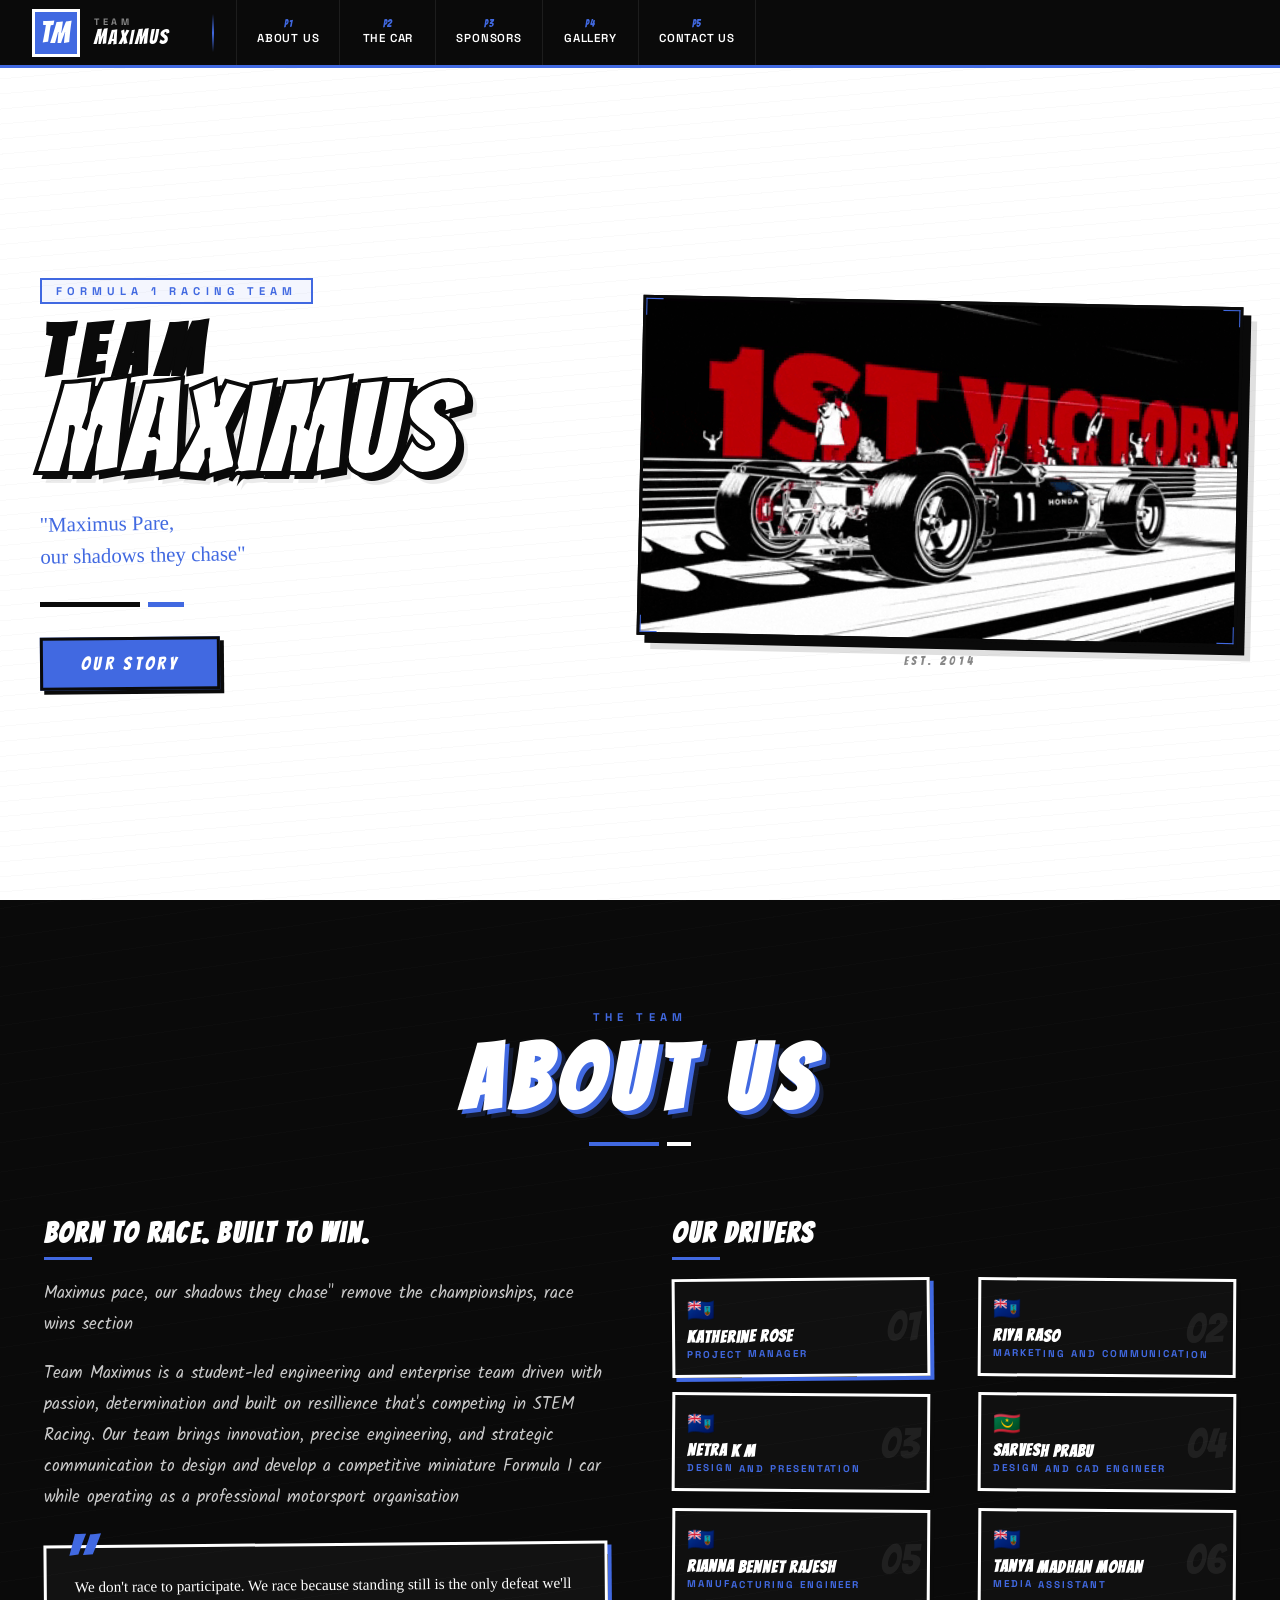
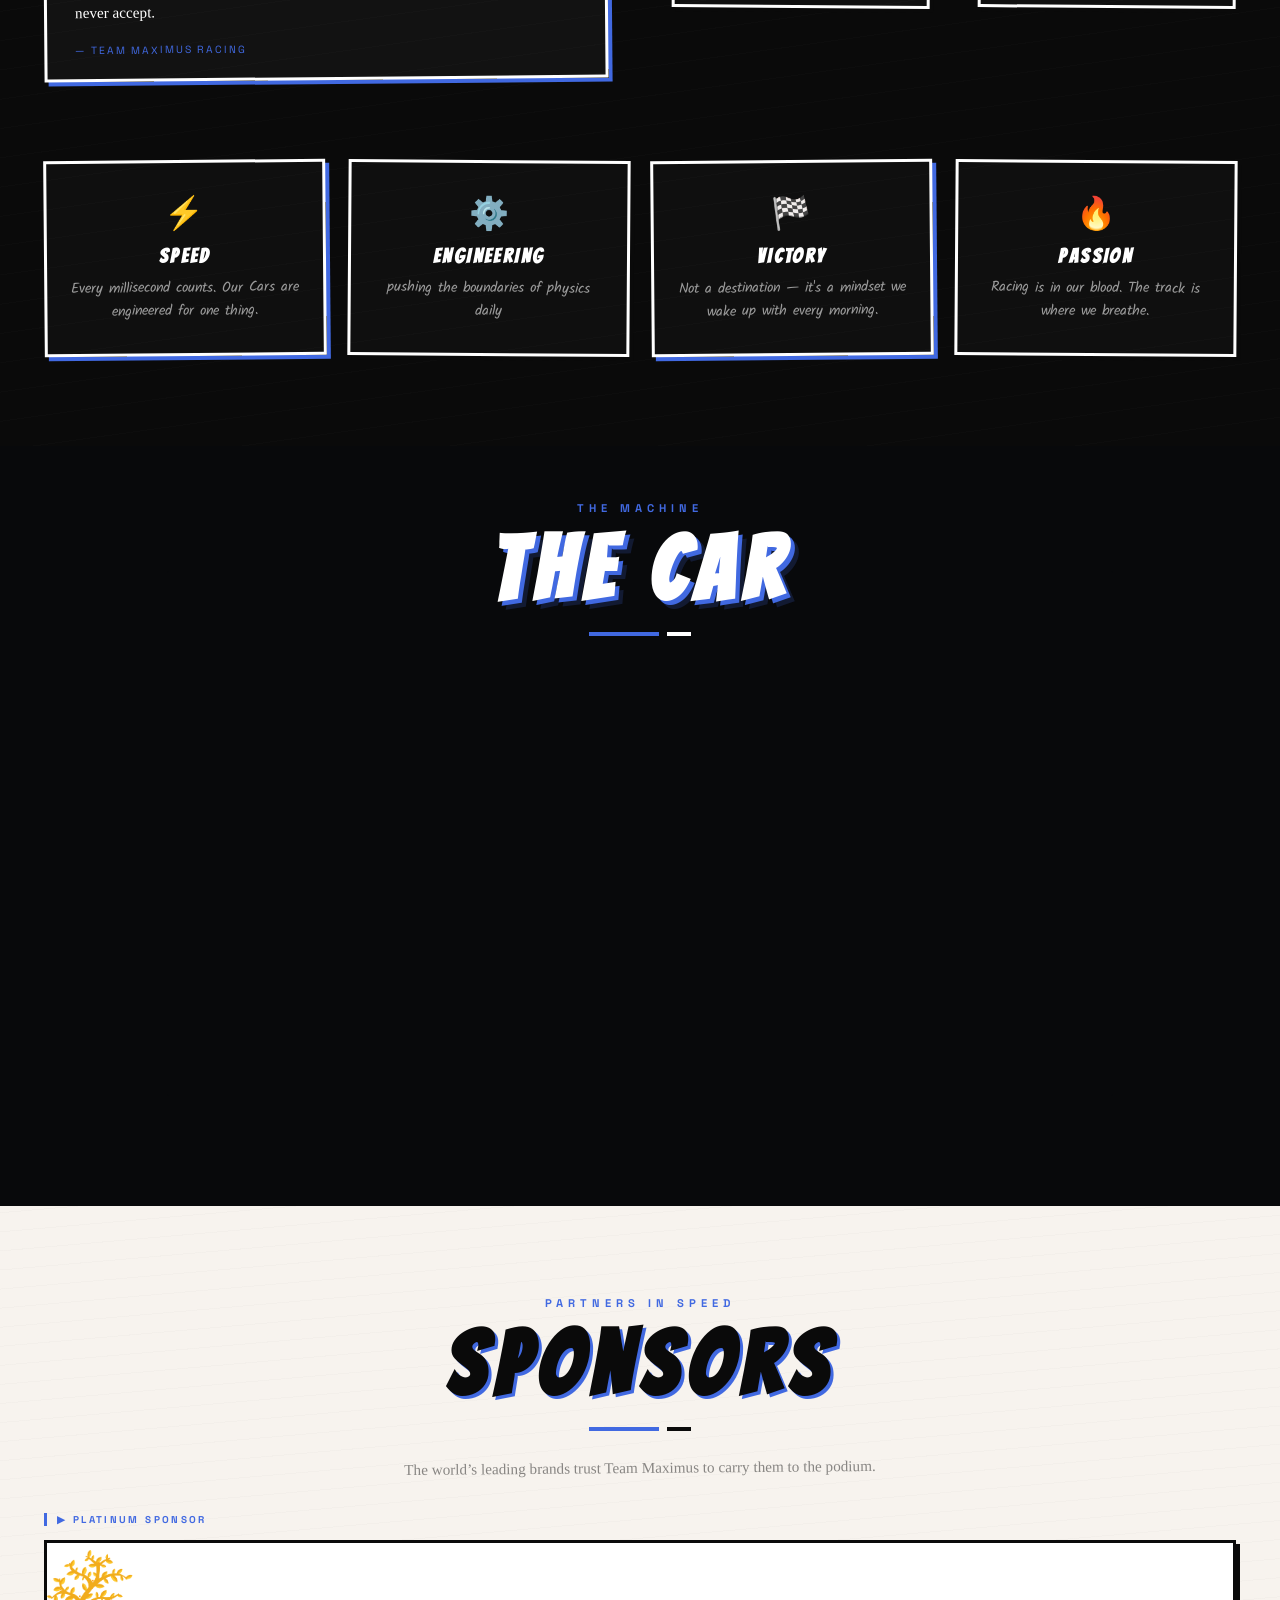
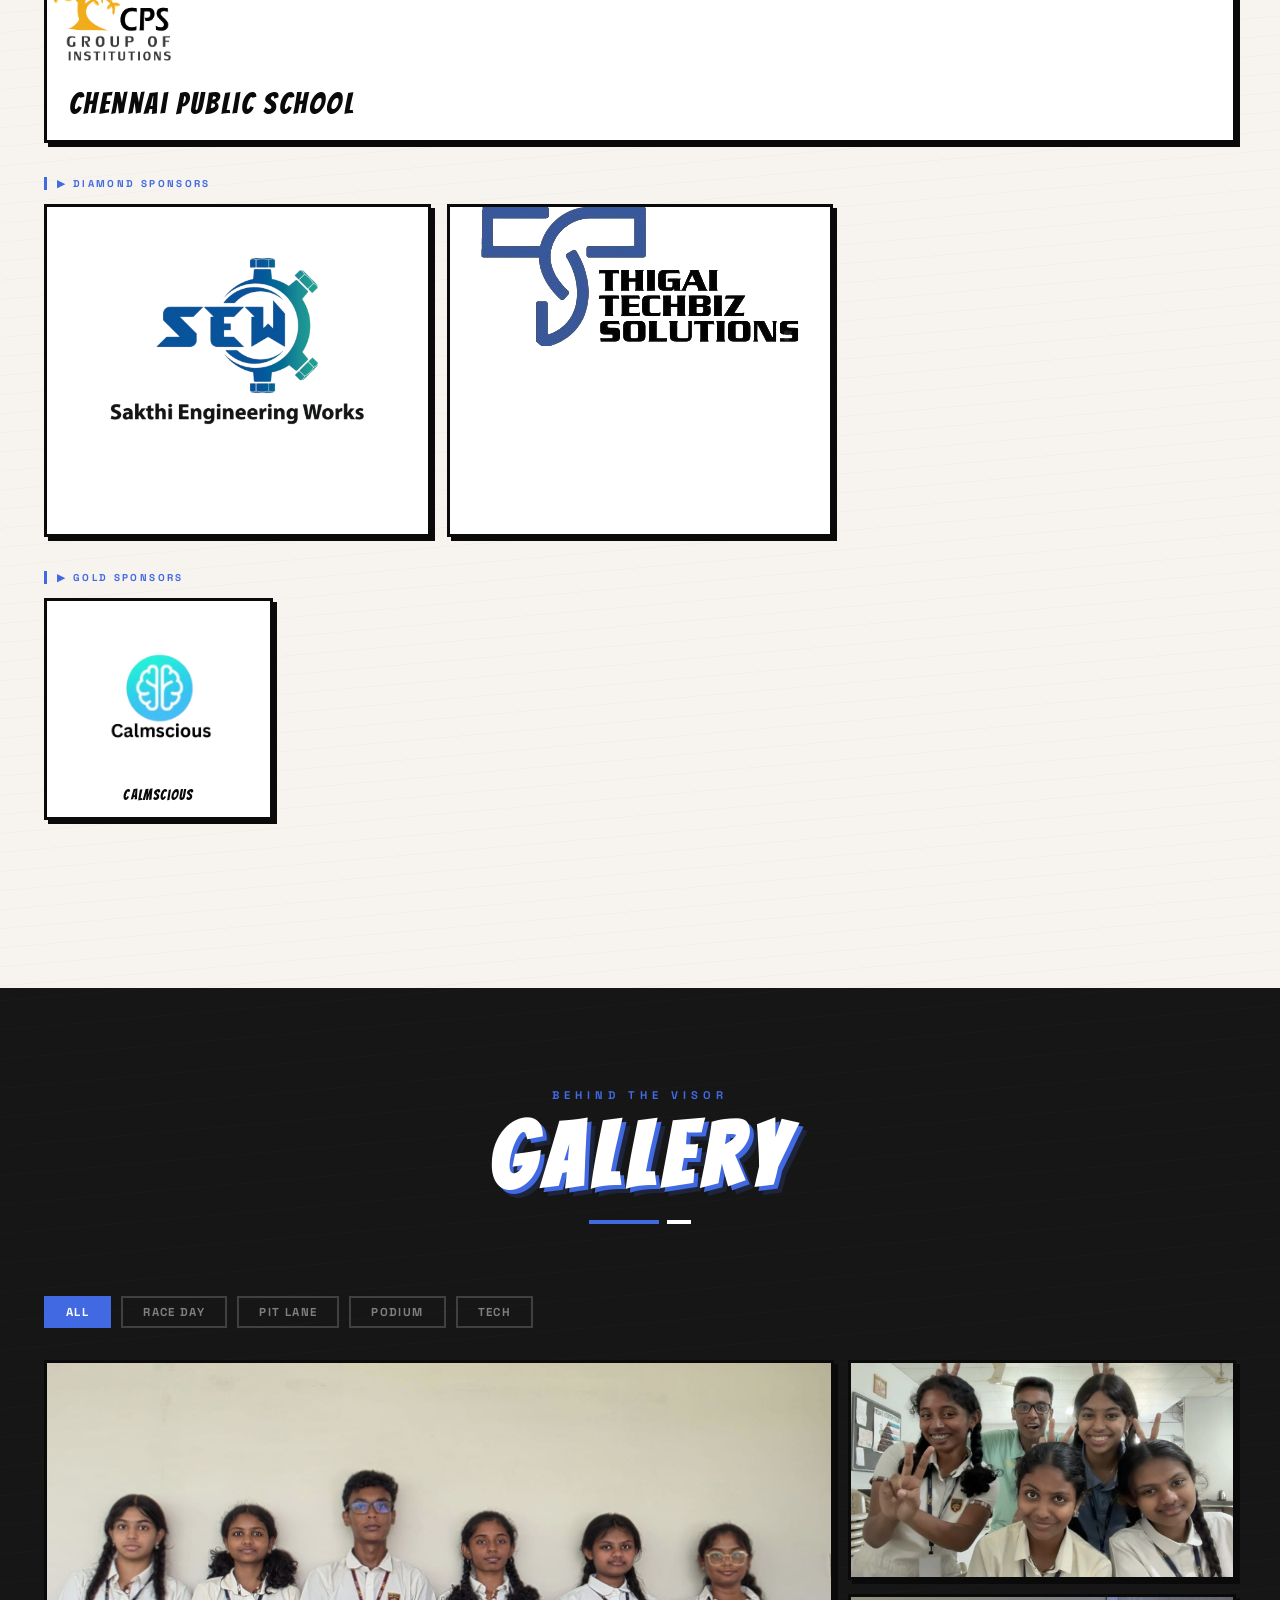
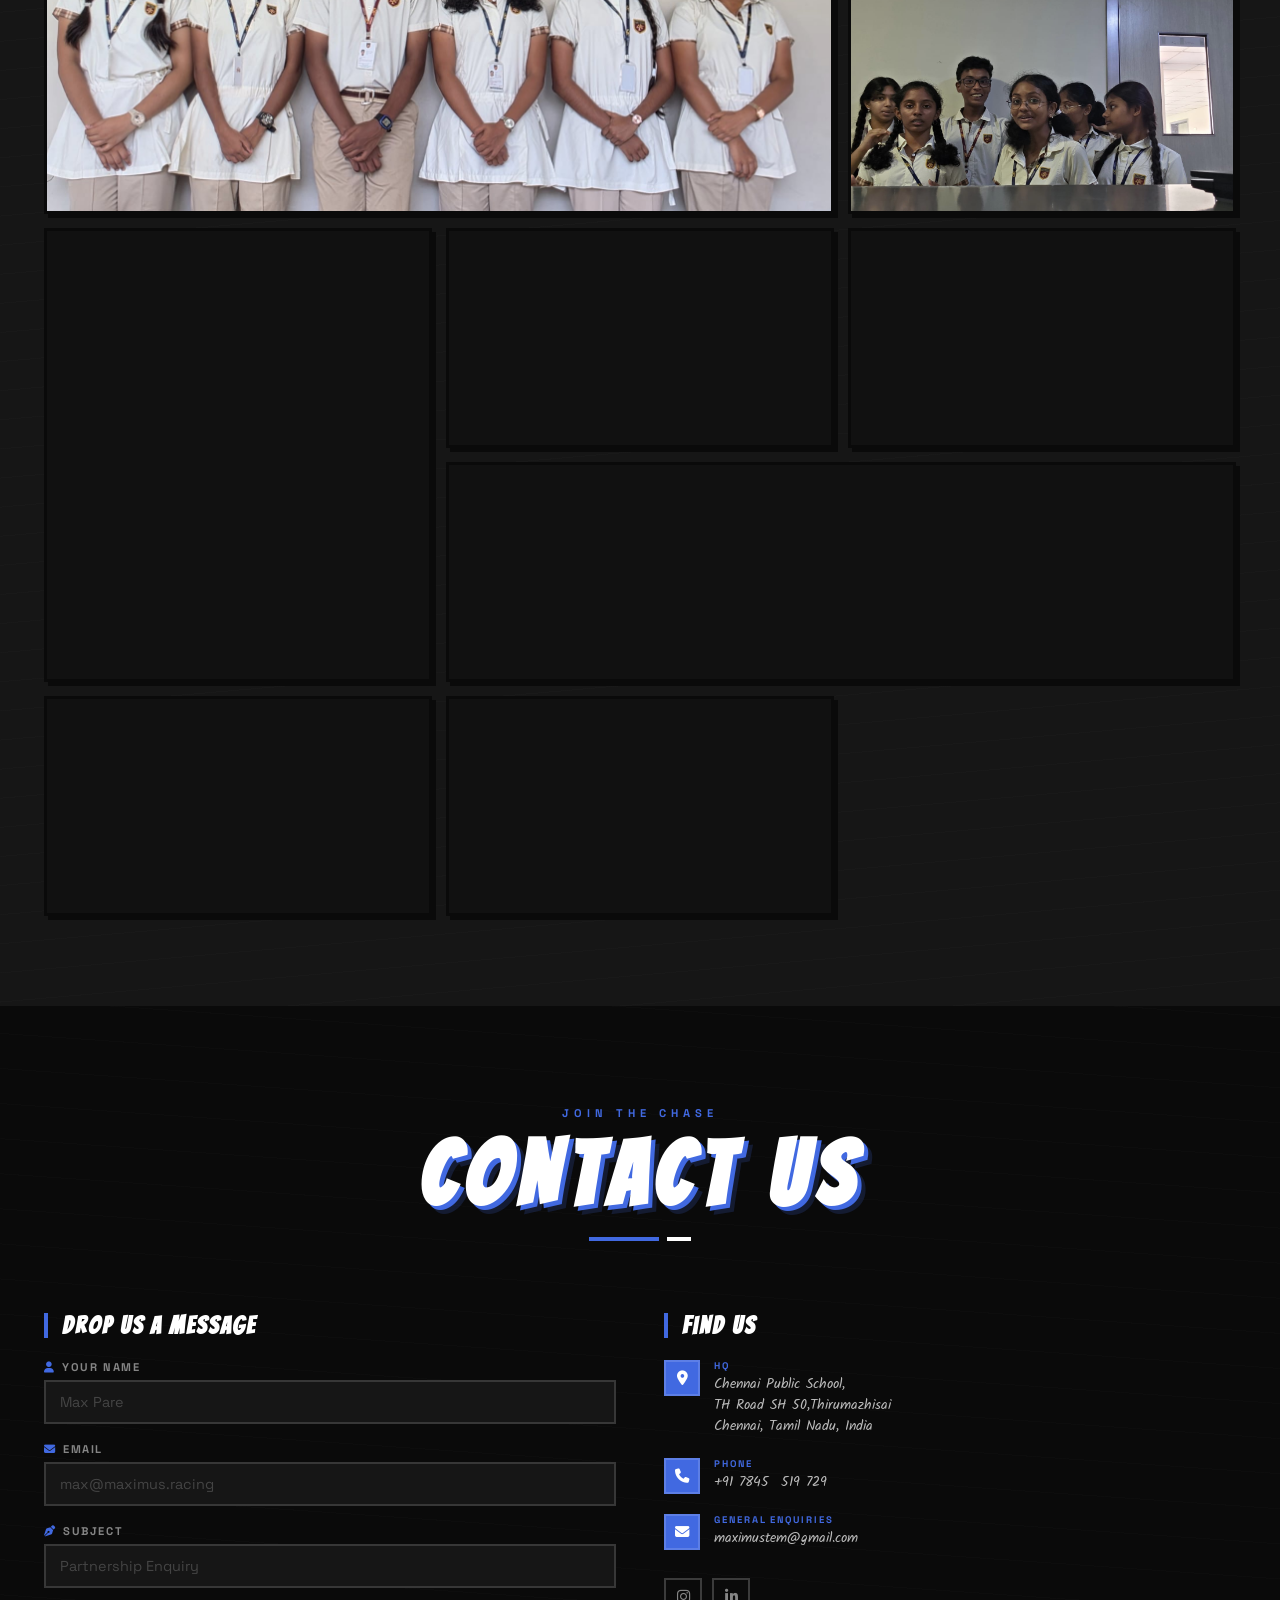
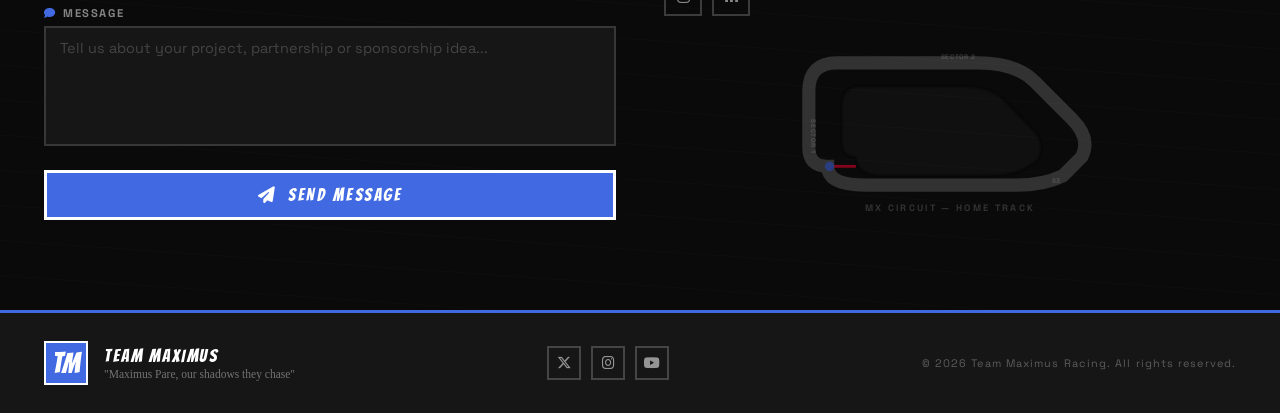
==== commit f95b80a1: "contact-us changes" ====
--- a/index.html
+++ b/index.html
@@ -604,37 +604,41 @@
                                 <span class="ci-icon"><i class="fa-solid fa-location-dot"></i></span>
                                 <div>
                                     <span class="ci-lbl">HQ</span>
-                                    <p class="ci-val">Maximus Racing Campus, Milton Keynes, MK6 5NA, United Kingdom</p>
+                                    <p class="ci-val">
+                                        Chennai Public School, <br>
+                                        TH Road SH 50,Thirumazhisai <br>
+                                        Chennai, Tamil Nadu, India
+                                    </p>
                                 </div>
                             </div>
                             <div class="ci-item">
                                 <span class="ci-icon"><i class="fa-solid fa-phone"></i></span>
                                 <div>
                                     <span class="ci-lbl">Phone</span>
-                                    <p class="ci-val">+44 (0) 1908 &nbsp;000 000</p>
+                                    <p class="ci-val">+91 7845 &nbsp;519 729</p>
                                 </div>
                             </div>
                             <div class="ci-item">
                                 <span class="ci-icon"><i class="fa-solid fa-envelope"></i></span>
                                 <div>
                                     <span class="ci-lbl">General Enquiries</span>
-                                    <p class="ci-val">info@maximus.racing</p>
-                                </div>
-                            </div>
-                            <div class="ci-item">
+                                    <p class="ci-val">maximustem@gmail.com</p>
+                                </div>
+                            </div>
+                            <!-- <div class="ci-item">
                                 <span class="ci-icon"><i class="fa-solid fa-handshake"></i></span>
                                 <div>
                                     <span class="ci-lbl">Partnerships</span>
                                     <p class="ci-val">sponsors@maximus.racing</p>
                                 </div>
-                            </div>
+                            </div> -->
                         </div>
 
                         <!-- Social links -->
                         <div class="ci-social">
-                            <a href="#" class="ci-soc" aria-label="Twitter"><i class="fa-brands fa-x-twitter"></i></a>
+                            <!-- <a href="#" class="ci-soc" aria-label="Twitter"><i class="fa-brands fa-x-twitter"></i></a> -->
                             <a href="#" class="ci-soc" aria-label="Instagram"><i class="fa-brands fa-instagram"></i></a>
-                            <a href="#" class="ci-soc" aria-label="YouTube"><i class="fa-brands fa-youtube"></i></a>
+                            <!-- <a href="#" class="ci-soc" aria-label="YouTube"><i class="fa-brands fa-youtube"></i></a> -->
                             <a href="#" class="ci-soc" aria-label="LinkedIn"><i class="fa-brands fa-linkedin-in"></i></a>
                         </div>
 
